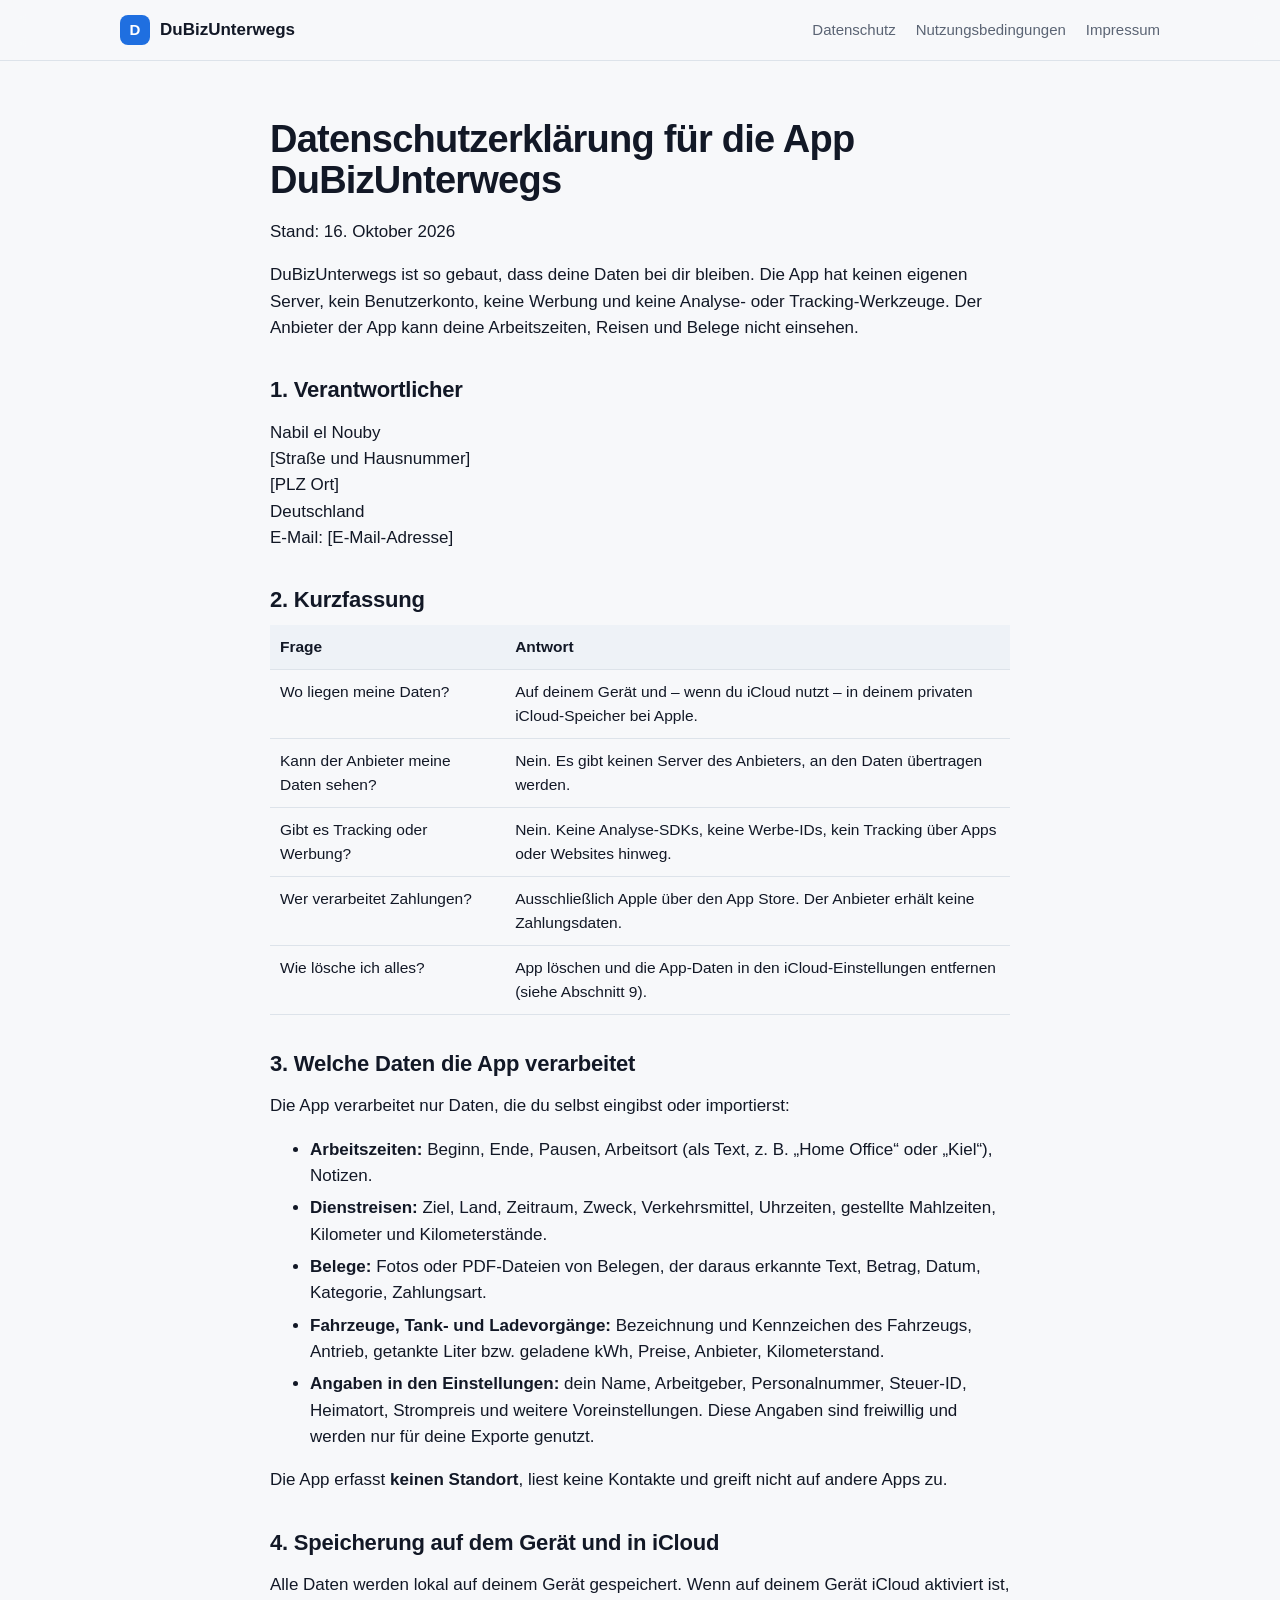
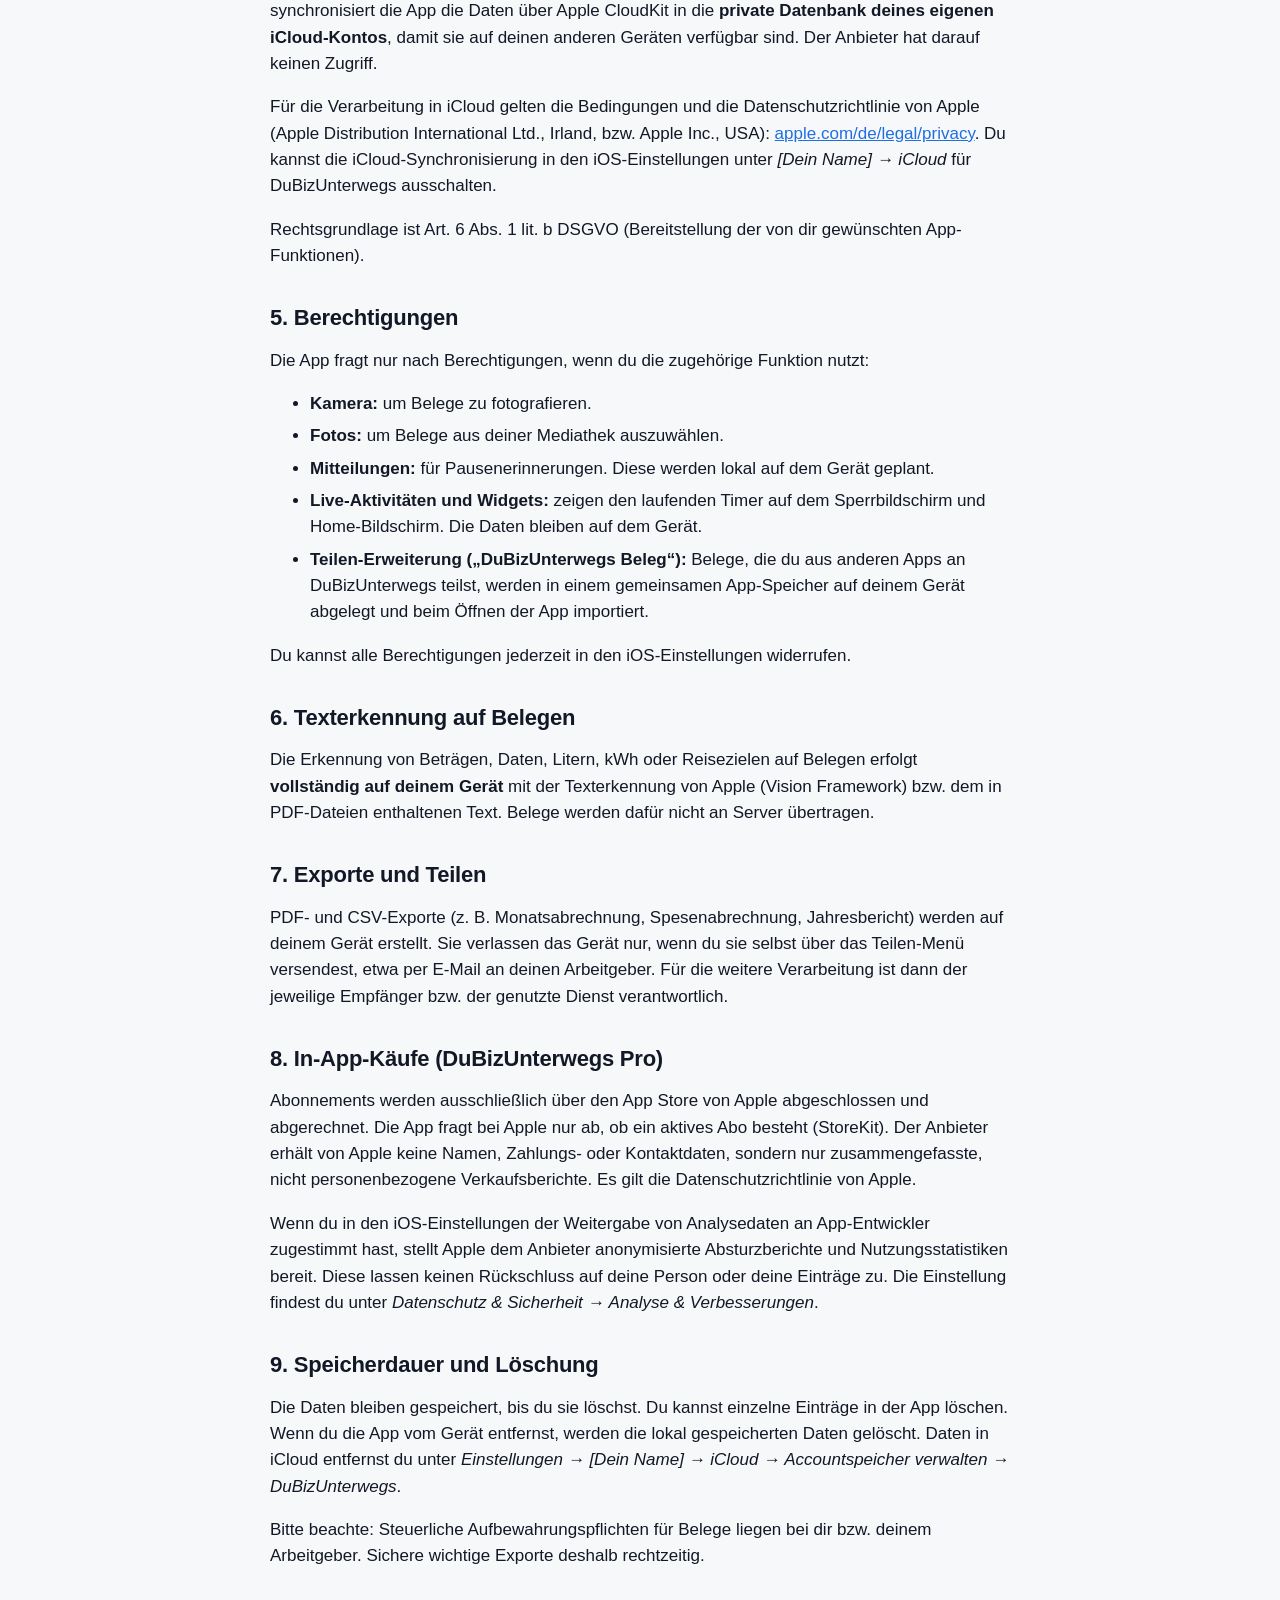
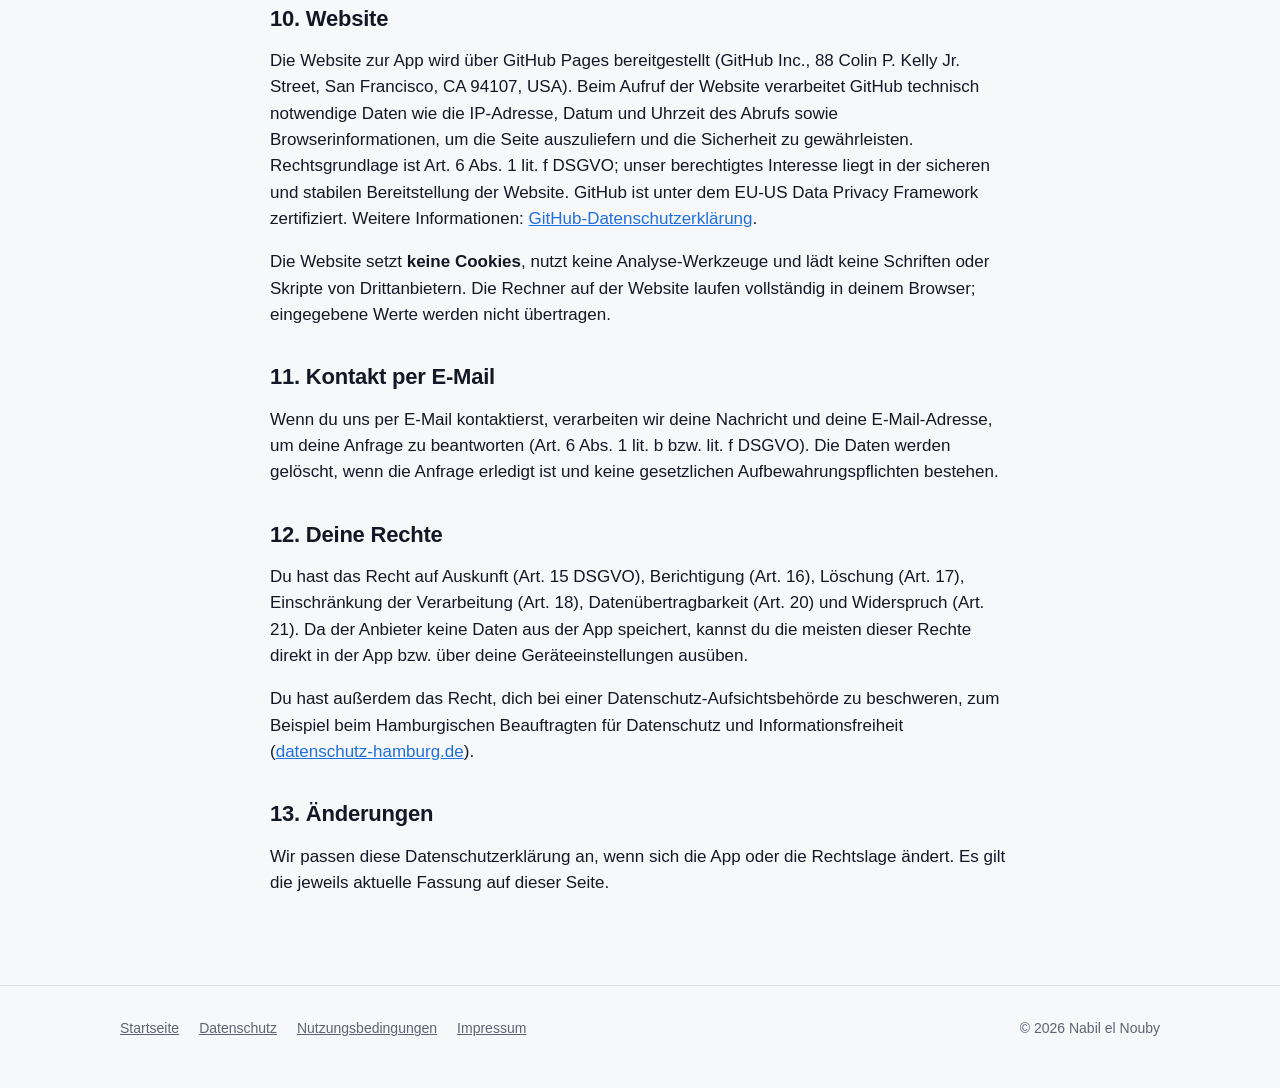
==== datenschutz.html @ 1645663e "Add files via upload" ====
<!doctype html>
<html lang="de">
<head>
<meta charset="utf-8">
<meta name="viewport" content="width=device-width, initial-scale=1">
<title>Datenschutzerklärung – DuBizUnterwegs</title>
<meta name="robots" content="noindex">
<link rel="stylesheet" href="style.css">
</head>
<body>
<header class="site"><div class="wrap"><a class="brand" href="index.html"><span class="logo">D</span> DuBizUnterwegs</a>
<nav class="main"><a href="datenschutz.html">Datenschutz</a><a href="nutzungsbedingungen.html">Nutzungsbedingungen</a><a href="impressum.html">Impressum</a></nav></div></header>
<main class="legal">
<h1>Datenschutzerklärung für die App DuBizUnterwegs</h1>
<p>Stand: 16. Oktober 2026</p>
<p>DuBizUnterwegs ist so gebaut, dass deine Daten bei dir bleiben. Die App hat keinen eigenen Server, kein Benutzerkonto, keine Werbung und keine Analyse- oder Tracking-Werkzeuge. Der Anbieter der App kann deine Arbeitszeiten, Reisen und Belege nicht einsehen.</p>
<h2>1. Verantwortlicher</h2>
<p>Nabil el Nouby<br />
[Straße und Hausnummer]<br />
[PLZ Ort]<br />
Deutschland<br />
E-Mail: [E-Mail-Adresse]</p>
<h2>2. Kurzfassung</h2>
<table>
<thead>
<tr>
<th>Frage</th>
<th>Antwort</th>
</tr>
</thead>
<tbody>
<tr>
<td>Wo liegen meine Daten?</td>
<td>Auf deinem Gerät und – wenn du iCloud nutzt – in deinem privaten iCloud-Speicher bei Apple.</td>
</tr>
<tr>
<td>Kann der Anbieter meine Daten sehen?</td>
<td>Nein. Es gibt keinen Server des Anbieters, an den Daten übertragen werden.</td>
</tr>
<tr>
<td>Gibt es Tracking oder Werbung?</td>
<td>Nein. Keine Analyse-SDKs, keine Werbe-IDs, kein Tracking über Apps oder Websites hinweg.</td>
</tr>
<tr>
<td>Wer verarbeitet Zahlungen?</td>
<td>Ausschließlich Apple über den App Store. Der Anbieter erhält keine Zahlungsdaten.</td>
</tr>
<tr>
<td>Wie lösche ich alles?</td>
<td>App löschen und die App-Daten in den iCloud-Einstellungen entfernen (siehe Abschnitt 9).</td>
</tr>
</tbody>
</table>
<h2>3. Welche Daten die App verarbeitet</h2>
<p>Die App verarbeitet nur Daten, die du selbst eingibst oder importierst:</p>
<ul>
<li><strong>Arbeitszeiten:</strong> Beginn, Ende, Pausen, Arbeitsort (als Text, z. B. „Home Office“ oder „Kiel“), Notizen.</li>
<li><strong>Dienstreisen:</strong> Ziel, Land, Zeitraum, Zweck, Verkehrsmittel, Uhrzeiten, gestellte Mahlzeiten, Kilometer und Kilometerstände.</li>
<li><strong>Belege:</strong> Fotos oder PDF-Dateien von Belegen, der daraus erkannte Text, Betrag, Datum, Kategorie, Zahlungsart.</li>
<li><strong>Fahrzeuge, Tank- und Ladevorgänge:</strong> Bezeichnung und Kennzeichen des Fahrzeugs, Antrieb, getankte Liter bzw. geladene kWh, Preise, Anbieter, Kilometerstand.</li>
<li><strong>Angaben in den Einstellungen:</strong> dein Name, Arbeitgeber, Personalnummer, Steuer-ID, Heimatort, Strompreis und weitere Voreinstellungen. Diese Angaben sind freiwillig und werden nur für deine Exporte genutzt.</li>
</ul>
<p>Die App erfasst <strong>keinen Standort</strong>, liest keine Kontakte und greift nicht auf andere Apps zu.</p>
<h2>4. Speicherung auf dem Gerät und in iCloud</h2>
<p>Alle Daten werden lokal auf deinem Gerät gespeichert. Wenn auf deinem Gerät iCloud aktiviert ist, synchronisiert die App die Daten über Apple CloudKit in die <strong>private Datenbank deines eigenen iCloud-Kontos</strong>, damit sie auf deinen anderen Geräten verfügbar sind. Der Anbieter hat darauf keinen Zugriff.</p>
<p>Für die Verarbeitung in iCloud gelten die Bedingungen und die Datenschutzrichtlinie von Apple (Apple Distribution International Ltd., Irland, bzw. Apple Inc., USA): <a href="https://www.apple.com/de/legal/privacy/">apple.com/de/legal/privacy</a>. Du kannst die iCloud-Synchronisierung in den iOS-Einstellungen unter <em>[Dein Name] → iCloud</em> für DuBizUnterwegs ausschalten.</p>
<p>Rechtsgrundlage ist Art. 6 Abs. 1 lit. b DSGVO (Bereitstellung der von dir gewünschten App-Funktionen).</p>
<h2>5. Berechtigungen</h2>
<p>Die App fragt nur nach Berechtigungen, wenn du die zugehörige Funktion nutzt:</p>
<ul>
<li><strong>Kamera:</strong> um Belege zu fotografieren.</li>
<li><strong>Fotos:</strong> um Belege aus deiner Mediathek auszuwählen.</li>
<li><strong>Mitteilungen:</strong> für Pausenerinnerungen. Diese werden lokal auf dem Gerät geplant.</li>
<li><strong>Live-Aktivitäten und Widgets:</strong> zeigen den laufenden Timer auf dem Sperrbildschirm und Home-Bildschirm. Die Daten bleiben auf dem Gerät.</li>
<li><strong>Teilen-Erweiterung („DuBizUnterwegs Beleg“):</strong> Belege, die du aus anderen Apps an DuBizUnterwegs teilst, werden in einem gemeinsamen App-Speicher auf deinem Gerät abgelegt und beim Öffnen der App importiert.</li>
</ul>
<p>Du kannst alle Berechtigungen jederzeit in den iOS-Einstellungen widerrufen.</p>
<h2>6. Texterkennung auf Belegen</h2>
<p>Die Erkennung von Beträgen, Daten, Litern, kWh oder Reisezielen auf Belegen erfolgt <strong>vollständig auf deinem Gerät</strong> mit der Texterkennung von Apple (Vision Framework) bzw. dem in PDF-Dateien enthaltenen Text. Belege werden dafür nicht an Server übertragen.</p>
<h2>7. Exporte und Teilen</h2>
<p>PDF- und CSV-Exporte (z. B. Monatsabrechnung, Spesenabrechnung, Jahresbericht) werden auf deinem Gerät erstellt. Sie verlassen das Gerät nur, wenn du sie selbst über das Teilen-Menü versendest, etwa per E-Mail an deinen Arbeitgeber. Für die weitere Verarbeitung ist dann der jeweilige Empfänger bzw. der genutzte Dienst verantwortlich.</p>
<h2>8. In-App-Käufe (DuBizUnterwegs Pro)</h2>
<p>Abonnements werden ausschließlich über den App Store von Apple abgeschlossen und abgerechnet. Die App fragt bei Apple nur ab, ob ein aktives Abo besteht (StoreKit). Der Anbieter erhält von Apple keine Namen, Zahlungs- oder Kontaktdaten, sondern nur zusammengefasste, nicht personenbezogene Verkaufsberichte. Es gilt die Datenschutzrichtlinie von Apple.</p>
<p>Wenn du in den iOS-Einstellungen der Weitergabe von Analysedaten an App-Entwickler zugestimmt hast, stellt Apple dem Anbieter anonymisierte Absturzberichte und Nutzungsstatistiken bereit. Diese lassen keinen Rückschluss auf deine Person oder deine Einträge zu. Die Einstellung findest du unter <em>Datenschutz &amp; Sicherheit → Analyse &amp; Verbesserungen</em>.</p>
<h2>9. Speicherdauer und Löschung</h2>
<p>Die Daten bleiben gespeichert, bis du sie löschst. Du kannst einzelne Einträge in der App löschen. Wenn du die App vom Gerät entfernst, werden die lokal gespeicherten Daten gelöscht. Daten in iCloud entfernst du unter <em>Einstellungen → [Dein Name] → iCloud → Accountspeicher verwalten → DuBizUnterwegs</em>.</p>
<p>Bitte beachte: Steuerliche Aufbewahrungspflichten für Belege liegen bei dir bzw. deinem Arbeitgeber. Sichere wichtige Exporte deshalb rechtzeitig.</p>
<h2>10. Website</h2>
<p>Die Website zur App wird über GitHub Pages bereitgestellt (GitHub Inc., 88 Colin P. Kelly Jr. Street, San Francisco, CA 94107, USA). Beim Aufruf der Website verarbeitet GitHub technisch notwendige Daten wie die IP-Adresse, Datum und Uhrzeit des Abrufs sowie Browserinformationen, um die Seite auszuliefern und die Sicherheit zu gewährleisten. Rechtsgrundlage ist Art. 6 Abs. 1 lit. f DSGVO; unser berechtigtes Interesse liegt in der sicheren und stabilen Bereitstellung der Website. GitHub ist unter dem EU-US Data Privacy Framework zertifiziert. Weitere Informationen: <a href="https://docs.github.com/de/site-policy/privacy-policies/github-general-privacy-statement">GitHub-Datenschutzerklärung</a>.</p>
<p>Die Website setzt <strong>keine Cookies</strong>, nutzt keine Analyse-Werkzeuge und lädt keine Schriften oder Skripte von Drittanbietern. Die Rechner auf der Website laufen vollständig in deinem Browser; eingegebene Werte werden nicht übertragen.</p>
<h2>11. Kontakt per E-Mail</h2>
<p>Wenn du uns per E-Mail kontaktierst, verarbeiten wir deine Nachricht und deine E-Mail-Adresse, um deine Anfrage zu beantworten (Art. 6 Abs. 1 lit. b bzw. lit. f DSGVO). Die Daten werden gelöscht, wenn die Anfrage erledigt ist und keine gesetzlichen Aufbewahrungspflichten bestehen.</p>
<h2>12. Deine Rechte</h2>
<p>Du hast das Recht auf Auskunft (Art. 15 DSGVO), Berichtigung (Art. 16), Löschung (Art. 17), Einschränkung der Verarbeitung (Art. 18), Datenübertragbarkeit (Art. 20) und Widerspruch (Art. 21). Da der Anbieter keine Daten aus der App speichert, kannst du die meisten dieser Rechte direkt in der App bzw. über deine Geräteeinstellungen ausüben.</p>
<p>Du hast außerdem das Recht, dich bei einer Datenschutz-Aufsichtsbehörde zu beschweren, zum Beispiel beim Hamburgischen Beauftragten für Datenschutz und Informationsfreiheit (<a href="https://datenschutz-hamburg.de">datenschutz-hamburg.de</a>).</p>
<h2>13. Änderungen</h2>
<p>Wir passen diese Datenschutzerklärung an, wenn sich die App oder die Rechtslage ändert. Es gilt die jeweils aktuelle Fassung auf dieser Seite.</p>
</main>
<footer class="site"><div class="wrap"><nav><a href="index.html">Startseite</a><a href="datenschutz.html">Datenschutz</a><a href="nutzungsbedingungen.html">Nutzungsbedingungen</a><a href="impressum.html">Impressum</a></nav><span class="copy">© 2026 Nabil el Nouby</span></div></footer>
</body>
</html>
---- style.css ----
:root {
  --bg: #f7f8fa;
  --surface: #ffffff;
  --surface-2: #eef2f7;
  --text: #121826;
  --muted: #5b6474;
  --border: #dde3ea;
  --accent: #1f6fe0;
  --accent-ink: #ffffff;
  --accent-soft: #e5efff;
  --good: #1a8a4c;
  --good-soft: #e3f5ea;
  --warn: #b26b00;
  --radius: 16px;
  --shadow: 0 1px 2px rgba(18, 24, 38, .05), 0 8px 24px rgba(18, 24, 38, .06);
}
@media (prefers-color-scheme: dark) {
  :root {
    --bg: #0e1116;
    --surface: #171b22;
    --surface-2: #1f252e;
    --text: #eef1f5;
    --muted: #9aa4b2;
    --border: #2a313c;
    --accent: #5b9bff;
    --accent-ink: #0b1220;
    --accent-soft: #1b2a44;
    --good: #4cc384;
    --good-soft: #15301f;
    --warn: #f0b04d;
    --shadow: none;
  }
}
* { box-sizing: border-box; }
html { -webkit-text-size-adjust: 100%; }
body {
  margin: 0;
  background: var(--bg);
  color: var(--text);
  font: 17px/1.55 -apple-system, BlinkMacSystemFont, "SF Pro Text", "Segoe UI", Roboto, Helvetica, Arial, sans-serif;
}
a { color: var(--accent); }
img { max-width: 100%; }
.wrap { max-width: 1080px; margin: 0 auto; padding: 0 20px; }

/* Header */
header.site {
  position: sticky; top: 0; z-index: 10;
  background: color-mix(in srgb, var(--bg) 85%, transparent);
  backdrop-filter: saturate(1.4) blur(12px);
  border-bottom: 1px solid var(--border);
}
header.site .wrap { display: flex; align-items: center; gap: 24px; height: 60px; }
.brand { display: flex; align-items: center; gap: 10px; font-weight: 700; color: var(--text); text-decoration: none; }
.brand .logo {
  width: 30px; height: 30px; border-radius: 8px; background: var(--accent); color: var(--accent-ink);
  display: grid; place-items: center; font-size: 15px; font-weight: 800;
}
nav.main { margin-left: auto; display: flex; gap: 20px; font-size: 15px; }
nav.main a { color: var(--muted); text-decoration: none; }
nav.main a:hover { color: var(--text); }
@media (max-width: 720px) { nav.main a:not(.cta) { display: none; } }

.btn {
  display: inline-flex; align-items: center; gap: 8px; padding: 12px 20px; border-radius: 12px;
  background: var(--accent); color: var(--accent-ink); font-weight: 600; text-decoration: none; border: 0; cursor: pointer;
  font-size: 16px;
}
.btn.secondary { background: var(--surface); color: var(--text); border: 1px solid var(--border); }
nav.main a.cta { color: var(--accent); font-weight: 600; }

/* Hero */
.hero { padding: 72px 0 48px; }
.hero .wrap { display: grid; grid-template-columns: 1.1fr .9fr; gap: 48px; align-items: center; }
@media (max-width: 880px) { .hero .wrap { grid-template-columns: 1fr; } }
.eyebrow { color: var(--accent); font-weight: 600; font-size: 15px; letter-spacing: .02em; }
h1 { font-size: clamp(34px, 5vw, 52px); line-height: 1.08; margin: 10px 0 18px; letter-spacing: -.02em; }
.lead { font-size: 19px; color: var(--muted); max-width: 34em; }
.hero .actions { display: flex; flex-wrap: wrap; gap: 12px; margin-top: 28px; }
.hero .note { margin-top: 14px; font-size: 14px; color: var(--muted); }

/* Phone mockup */
.phone {
  width: 300px; max-width: 100%; margin: 0 auto; border-radius: 42px; padding: 14px;
  background: var(--surface); border: 1px solid var(--border); box-shadow: var(--shadow);
}
.screen { border-radius: 30px; background: var(--bg); padding: 22px 16px 16px; }
.screen .title { font-size: 26px; font-weight: 800; margin: 0; }
.screen .date { color: var(--muted); font-size: 13px; margin-bottom: 14px; }
.card { background: var(--surface); border: 1px solid var(--border); border-radius: 16px; padding: 14px; margin-bottom: 10px; }
.card.accent { background: var(--accent-soft); border-color: transparent; }
.card .k { font-size: 12px; color: var(--muted); }
.card .big { font-size: 28px; font-weight: 800; letter-spacing: -.02em; }
.card .row { display: flex; justify-content: space-between; font-size: 14px; padding: 3px 0; }
.chips { display: flex; gap: 6px; flex-wrap: wrap; margin-top: 8px; }
.chip { font-size: 11.5px; padding: 3px 9px; border-radius: 999px; background: var(--surface-2); }
.actions-mini { display: flex; justify-content: space-between; padding: 6px 4px 2px; }
.actions-mini span { display: grid; justify-items: center; gap: 4px; font-size: 11.5px; }
.actions-mini i { width: 40px; height: 40px; border-radius: 50%; background: var(--accent-soft); display: grid; place-items: center; font-style: normal; font-weight: 700; color: var(--accent); }

/* Sections */
section { padding: 64px 0; }
section.alt { background: var(--surface); border-top: 1px solid var(--border); border-bottom: 1px solid var(--border); }
h2 { font-size: clamp(26px, 3.4vw, 36px); line-height: 1.15; margin: 0 0 12px; letter-spacing: -.01em; }
.section-lead { color: var(--muted); max-width: 40em; margin: 0 0 32px; }
.grid { display: grid; gap: 18px; grid-template-columns: repeat(3, 1fr); }
@media (max-width: 880px) { .grid { grid-template-columns: 1fr 1fr; } }
@media (max-width: 560px) { .grid { grid-template-columns: 1fr; } }
.feature { background: var(--surface); border: 1px solid var(--border); border-radius: var(--radius); padding: 22px; }
section.alt .feature { background: var(--bg); }
.feature .ic { width: 40px; height: 40px; border-radius: 10px; background: var(--accent-soft); color: var(--accent); display: grid; place-items: center; font-size: 20px; margin-bottom: 12px; }
.feature h3 { margin: 0 0 6px; font-size: 18px; }
.feature p { margin: 0; color: var(--muted); font-size: 15.5px; }

.steps { counter-reset: s; display: grid; gap: 18px; grid-template-columns: repeat(3, 1fr); }
@media (max-width: 880px) { .steps { grid-template-columns: 1fr; } }
.step { position: relative; padding: 22px 22px 22px 70px; background: var(--surface); border: 1px solid var(--border); border-radius: var(--radius); }
.step::before { counter-increment: s; content: counter(s); position: absolute; left: 22px; top: 22px; width: 32px; height: 32px; border-radius: 50%; background: var(--accent); color: var(--accent-ink); display: grid; place-items: center; font-weight: 700; }
.step h3 { margin: 0 0 4px; font-size: 17px; }
.step p { margin: 0; color: var(--muted); font-size: 15.5px; }

/* Calculators */
.calcs { display: grid; gap: 18px; grid-template-columns: 1fr 1fr; }
@media (max-width: 880px) { .calcs { grid-template-columns: 1fr; } }
.calc { background: var(--surface); border: 1px solid var(--border); border-radius: var(--radius); padding: 24px; }
section.alt .calc { background: var(--bg); }
.calc h3 { margin: 0 0 4px; }
.calc .hint { color: var(--muted); font-size: 14px; margin: 0 0 16px; }
.field { display: grid; gap: 6px; margin-bottom: 14px; }
.field label { font-size: 14px; font-weight: 600; }
.field input, .field select {
  font: inherit; padding: 10px 12px; border-radius: 10px; border: 1px solid var(--border); background: var(--surface); color: var(--text); width: 100%;
}
.inline { display: grid; grid-template-columns: repeat(3, 1fr); gap: 10px; }
.toggle { display: flex; gap: 8px; flex-wrap: wrap; }
.toggle label { flex: 1; min-width: 140px; display: flex; align-items: center; gap: 8px; padding: 10px 12px; border: 1px solid var(--border); border-radius: 10px; font-weight: 500; cursor: pointer; }
.result { margin-top: 6px; padding: 16px; border-radius: 12px; background: var(--good-soft); }
.result .big { font-size: 30px; font-weight: 800; color: var(--good); letter-spacing: -.02em; }
.result .breakdown { font-size: 14px; color: var(--muted); margin-top: 4px; }
.warn { color: var(--warn); font-size: 14px; margin-top: 8px; }

/* Pricing */
.pricing { display: grid; gap: 18px; grid-template-columns: 1fr 1fr; max-width: 820px; }
@media (max-width: 720px) { .pricing { grid-template-columns: 1fr; } }
.plan { background: var(--surface); border: 1px solid var(--border); border-radius: var(--radius); padding: 26px; }
.plan.pro { border: 2px solid var(--accent); }
.plan .price { font-size: 34px; font-weight: 800; margin: 6px 0 2px; }
.plan .per { color: var(--muted); font-size: 14px; }
.plan ul { padding-left: 20px; margin: 16px 0 0; }
.plan li { margin: 6px 0; }

/* FAQ */
details { background: var(--surface); border: 1px solid var(--border); border-radius: 12px; padding: 14px 18px; margin-bottom: 10px; }
section.alt details { background: var(--bg); }
summary { cursor: pointer; font-weight: 600; }
details p { color: var(--muted); margin: 10px 0 2px; }

/* Legal pages */
.legal { max-width: 780px; padding: 48px 20px 72px; margin: 0 auto; }
.legal h1 { font-size: clamp(28px, 4vw, 38px); }
.legal h2 { font-size: 22px; margin-top: 36px; }
.legal table { width: 100%; border-collapse: collapse; margin: 12px 0; font-size: 15.5px; }
.legal th, .legal td { text-align: left; vertical-align: top; padding: 10px; border-bottom: 1px solid var(--border); }
.legal th { background: var(--surface-2); }
.legal li { margin: 6px 0; }

/* Footer */
footer.site { border-top: 1px solid var(--border); padding: 32px 0 48px; color: var(--muted); font-size: 14px; }
footer.site .wrap { display: flex; flex-wrap: wrap; gap: 12px 28px; align-items: center; }
footer.site nav { display: flex; gap: 20px; flex-wrap: wrap; }
footer.site a { color: var(--muted); }
footer.site .copy { margin-left: auto; }

[hidden] { display: none !important; }
.field input[type=radio], .field input[type=checkbox] { width: auto; padding: 0; margin: 0; accent-color: var(--accent); flex: none; }
.toggle label { justify-content: flex-start; text-align: left; line-height: 1.3; }
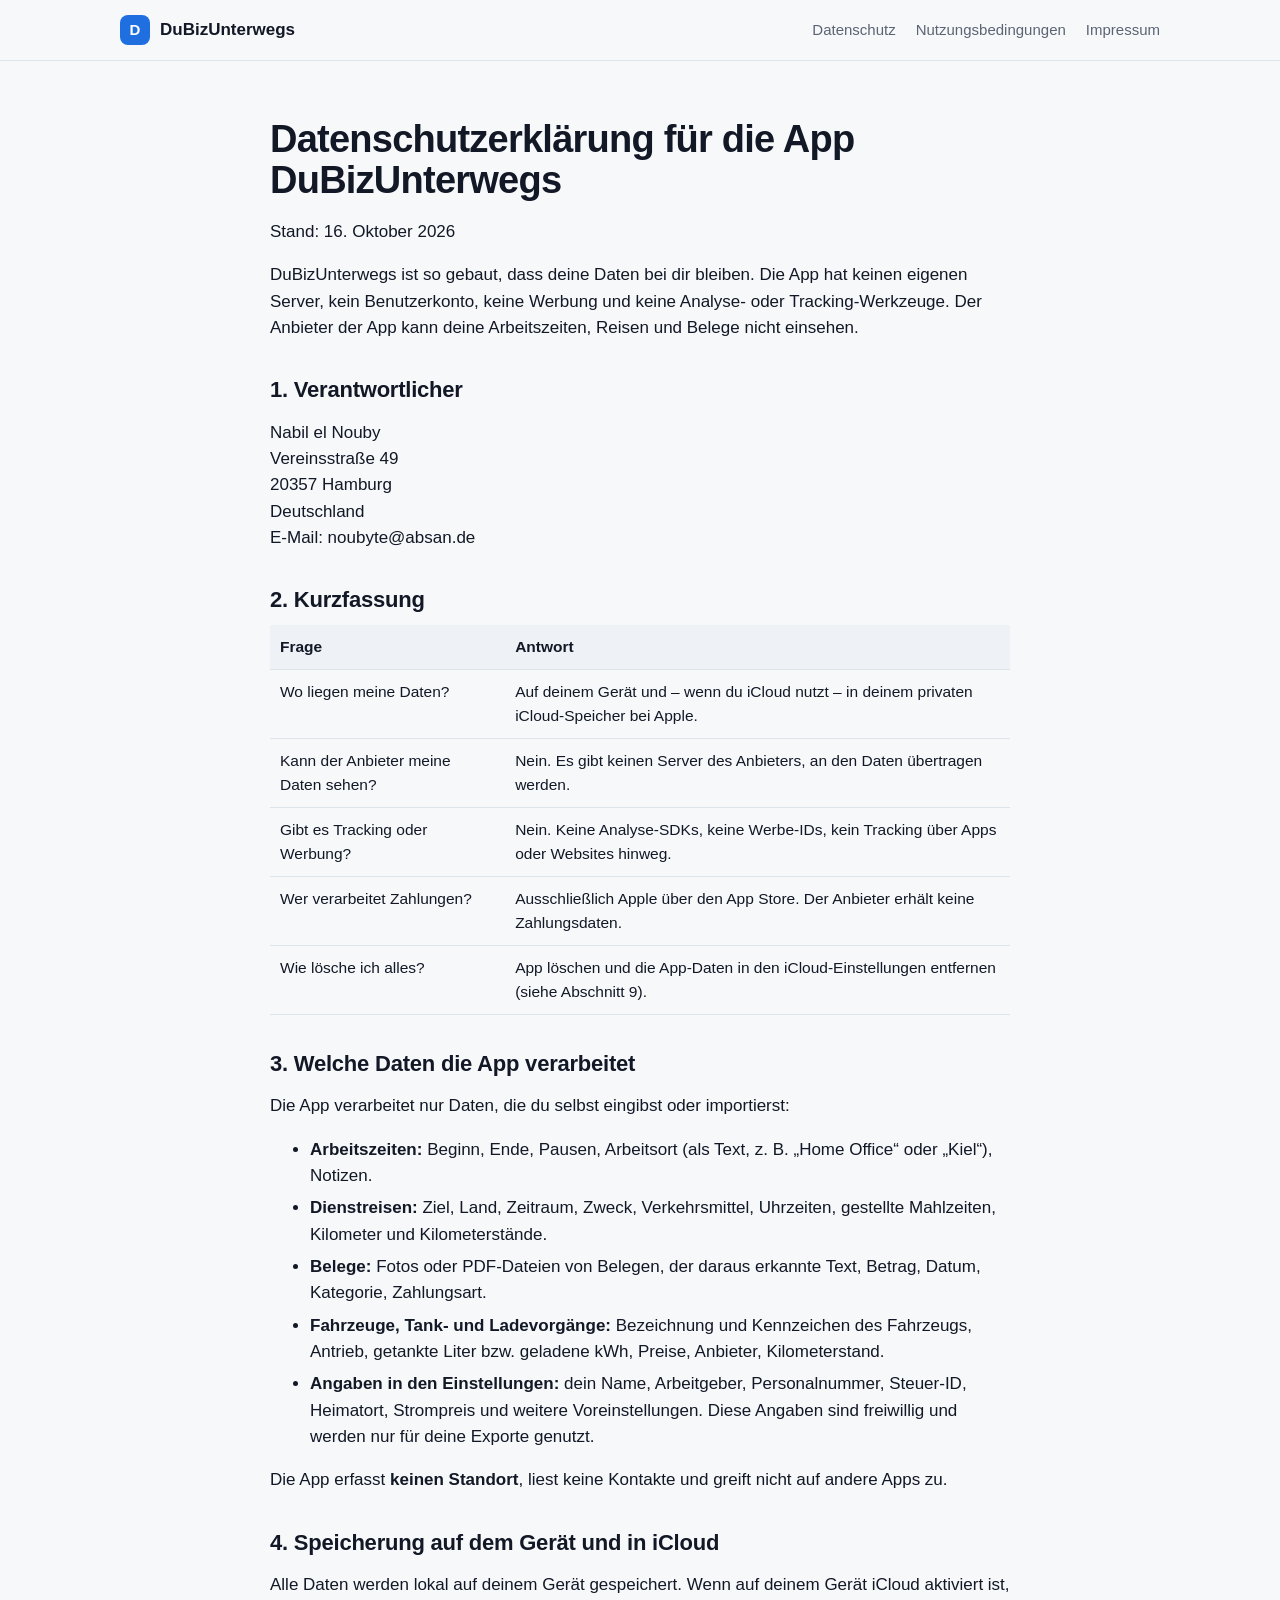
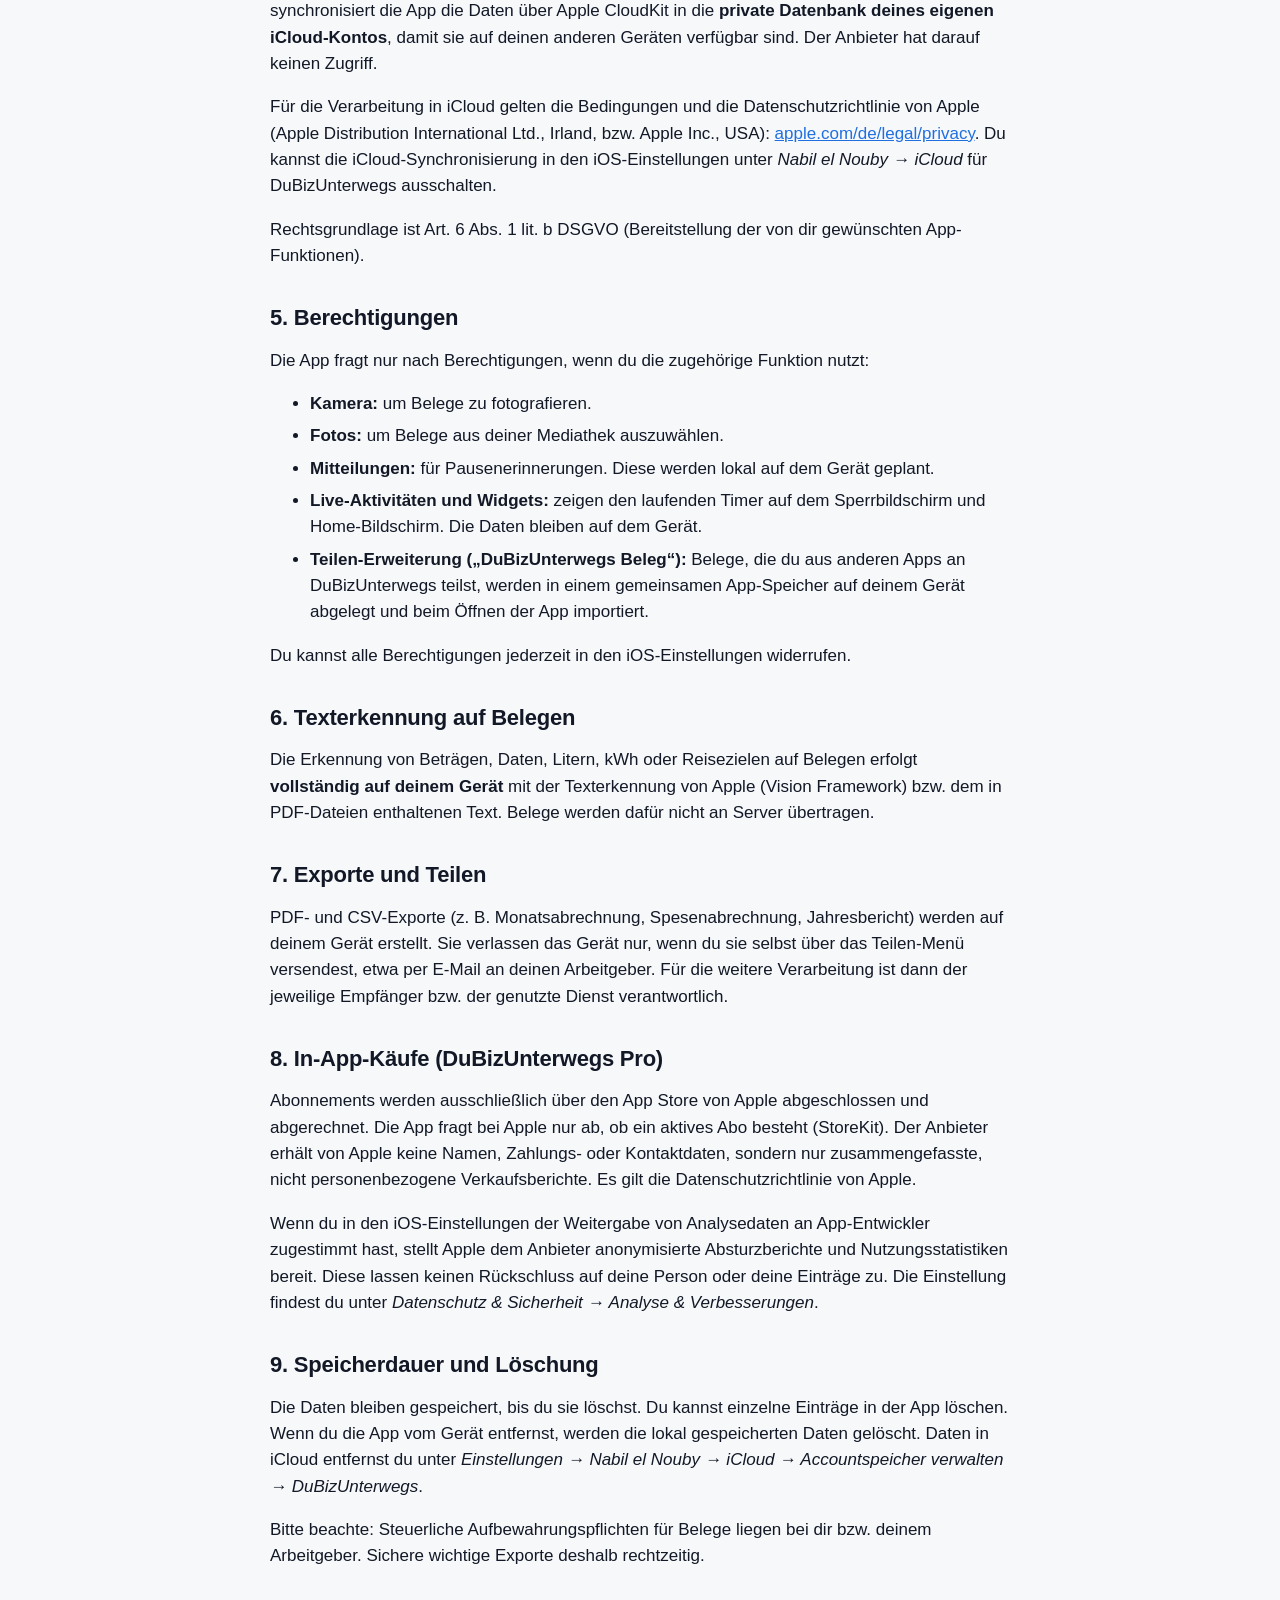
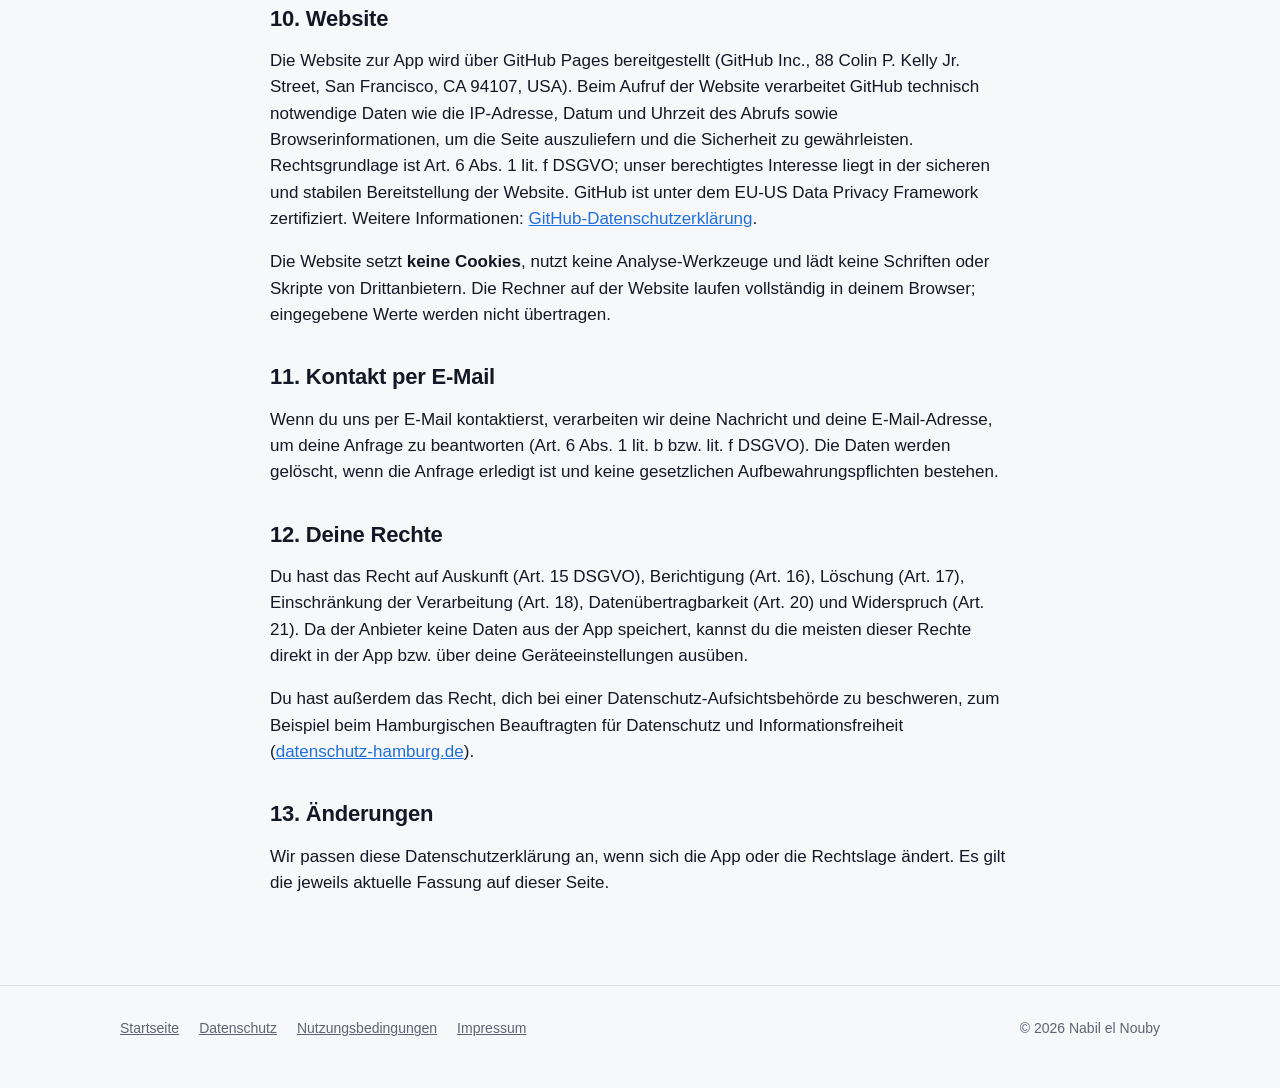
==== commit 44eccb41: "Update datenschutz.html" ====
--- a/datenschutz.html
+++ b/datenschutz.html
@@ -16,10 +16,10 @@
 <p>DuBizUnterwegs ist so gebaut, dass deine Daten bei dir bleiben. Die App hat keinen eigenen Server, kein Benutzerkonto, keine Werbung und keine Analyse- oder Tracking-Werkzeuge. Der Anbieter der App kann deine Arbeitszeiten, Reisen und Belege nicht einsehen.</p>
 <h2>1. Verantwortlicher</h2>
 <p>Nabil el Nouby<br />
-[Straße und Hausnummer]<br />
-[PLZ Ort]<br />
+Vereinsstraße 49<br />
+20357 Hamburg<br />
 Deutschland<br />
-E-Mail: [E-Mail-Adresse]</p>
+E-Mail: noubyte@absan.de</p>
 <h2>2. Kurzfassung</h2>
 <table>
 <thead>
@@ -63,7 +63,7 @@
 <p>Die App erfasst <strong>keinen Standort</strong>, liest keine Kontakte und greift nicht auf andere Apps zu.</p>
 <h2>4. Speicherung auf dem Gerät und in iCloud</h2>
 <p>Alle Daten werden lokal auf deinem Gerät gespeichert. Wenn auf deinem Gerät iCloud aktiviert ist, synchronisiert die App die Daten über Apple CloudKit in die <strong>private Datenbank deines eigenen iCloud-Kontos</strong>, damit sie auf deinen anderen Geräten verfügbar sind. Der Anbieter hat darauf keinen Zugriff.</p>
-<p>Für die Verarbeitung in iCloud gelten die Bedingungen und die Datenschutzrichtlinie von Apple (Apple Distribution International Ltd., Irland, bzw. Apple Inc., USA): <a href="https://www.apple.com/de/legal/privacy/">apple.com/de/legal/privacy</a>. Du kannst die iCloud-Synchronisierung in den iOS-Einstellungen unter <em>[Dein Name] → iCloud</em> für DuBizUnterwegs ausschalten.</p>
+<p>Für die Verarbeitung in iCloud gelten die Bedingungen und die Datenschutzrichtlinie von Apple (Apple Distribution International Ltd., Irland, bzw. Apple Inc., USA): <a href="https://www.apple.com/de/legal/privacy/">apple.com/de/legal/privacy</a>. Du kannst die iCloud-Synchronisierung in den iOS-Einstellungen unter <em>Nabil el Nouby → iCloud</em> für DuBizUnterwegs ausschalten.</p>
 <p>Rechtsgrundlage ist Art. 6 Abs. 1 lit. b DSGVO (Bereitstellung der von dir gewünschten App-Funktionen).</p>
 <h2>5. Berechtigungen</h2>
 <p>Die App fragt nur nach Berechtigungen, wenn du die zugehörige Funktion nutzt:</p>
@@ -83,7 +83,7 @@
 <p>Abonnements werden ausschließlich über den App Store von Apple abgeschlossen und abgerechnet. Die App fragt bei Apple nur ab, ob ein aktives Abo besteht (StoreKit). Der Anbieter erhält von Apple keine Namen, Zahlungs- oder Kontaktdaten, sondern nur zusammengefasste, nicht personenbezogene Verkaufsberichte. Es gilt die Datenschutzrichtlinie von Apple.</p>
 <p>Wenn du in den iOS-Einstellungen der Weitergabe von Analysedaten an App-Entwickler zugestimmt hast, stellt Apple dem Anbieter anonymisierte Absturzberichte und Nutzungsstatistiken bereit. Diese lassen keinen Rückschluss auf deine Person oder deine Einträge zu. Die Einstellung findest du unter <em>Datenschutz &amp; Sicherheit → Analyse &amp; Verbesserungen</em>.</p>
 <h2>9. Speicherdauer und Löschung</h2>
-<p>Die Daten bleiben gespeichert, bis du sie löschst. Du kannst einzelne Einträge in der App löschen. Wenn du die App vom Gerät entfernst, werden die lokal gespeicherten Daten gelöscht. Daten in iCloud entfernst du unter <em>Einstellungen → [Dein Name] → iCloud → Accountspeicher verwalten → DuBizUnterwegs</em>.</p>
+<p>Die Daten bleiben gespeichert, bis du sie löschst. Du kannst einzelne Einträge in der App löschen. Wenn du die App vom Gerät entfernst, werden die lokal gespeicherten Daten gelöscht. Daten in iCloud entfernst du unter <em>Einstellungen → Nabil el Nouby → iCloud → Accountspeicher verwalten → DuBizUnterwegs</em>.</p>
 <p>Bitte beachte: Steuerliche Aufbewahrungspflichten für Belege liegen bei dir bzw. deinem Arbeitgeber. Sichere wichtige Exporte deshalb rechtzeitig.</p>
 <h2>10. Website</h2>
 <p>Die Website zur App wird über GitHub Pages bereitgestellt (GitHub Inc., 88 Colin P. Kelly Jr. Street, San Francisco, CA 94107, USA). Beim Aufruf der Website verarbeitet GitHub technisch notwendige Daten wie die IP-Adresse, Datum und Uhrzeit des Abrufs sowie Browserinformationen, um die Seite auszuliefern und die Sicherheit zu gewährleisten. Rechtsgrundlage ist Art. 6 Abs. 1 lit. f DSGVO; unser berechtigtes Interesse liegt in der sicheren und stabilen Bereitstellung der Website. GitHub ist unter dem EU-US Data Privacy Framework zertifiziert. Weitere Informationen: <a href="https://docs.github.com/de/site-policy/privacy-policies/github-general-privacy-statement">GitHub-Datenschutzerklärung</a>.</p>
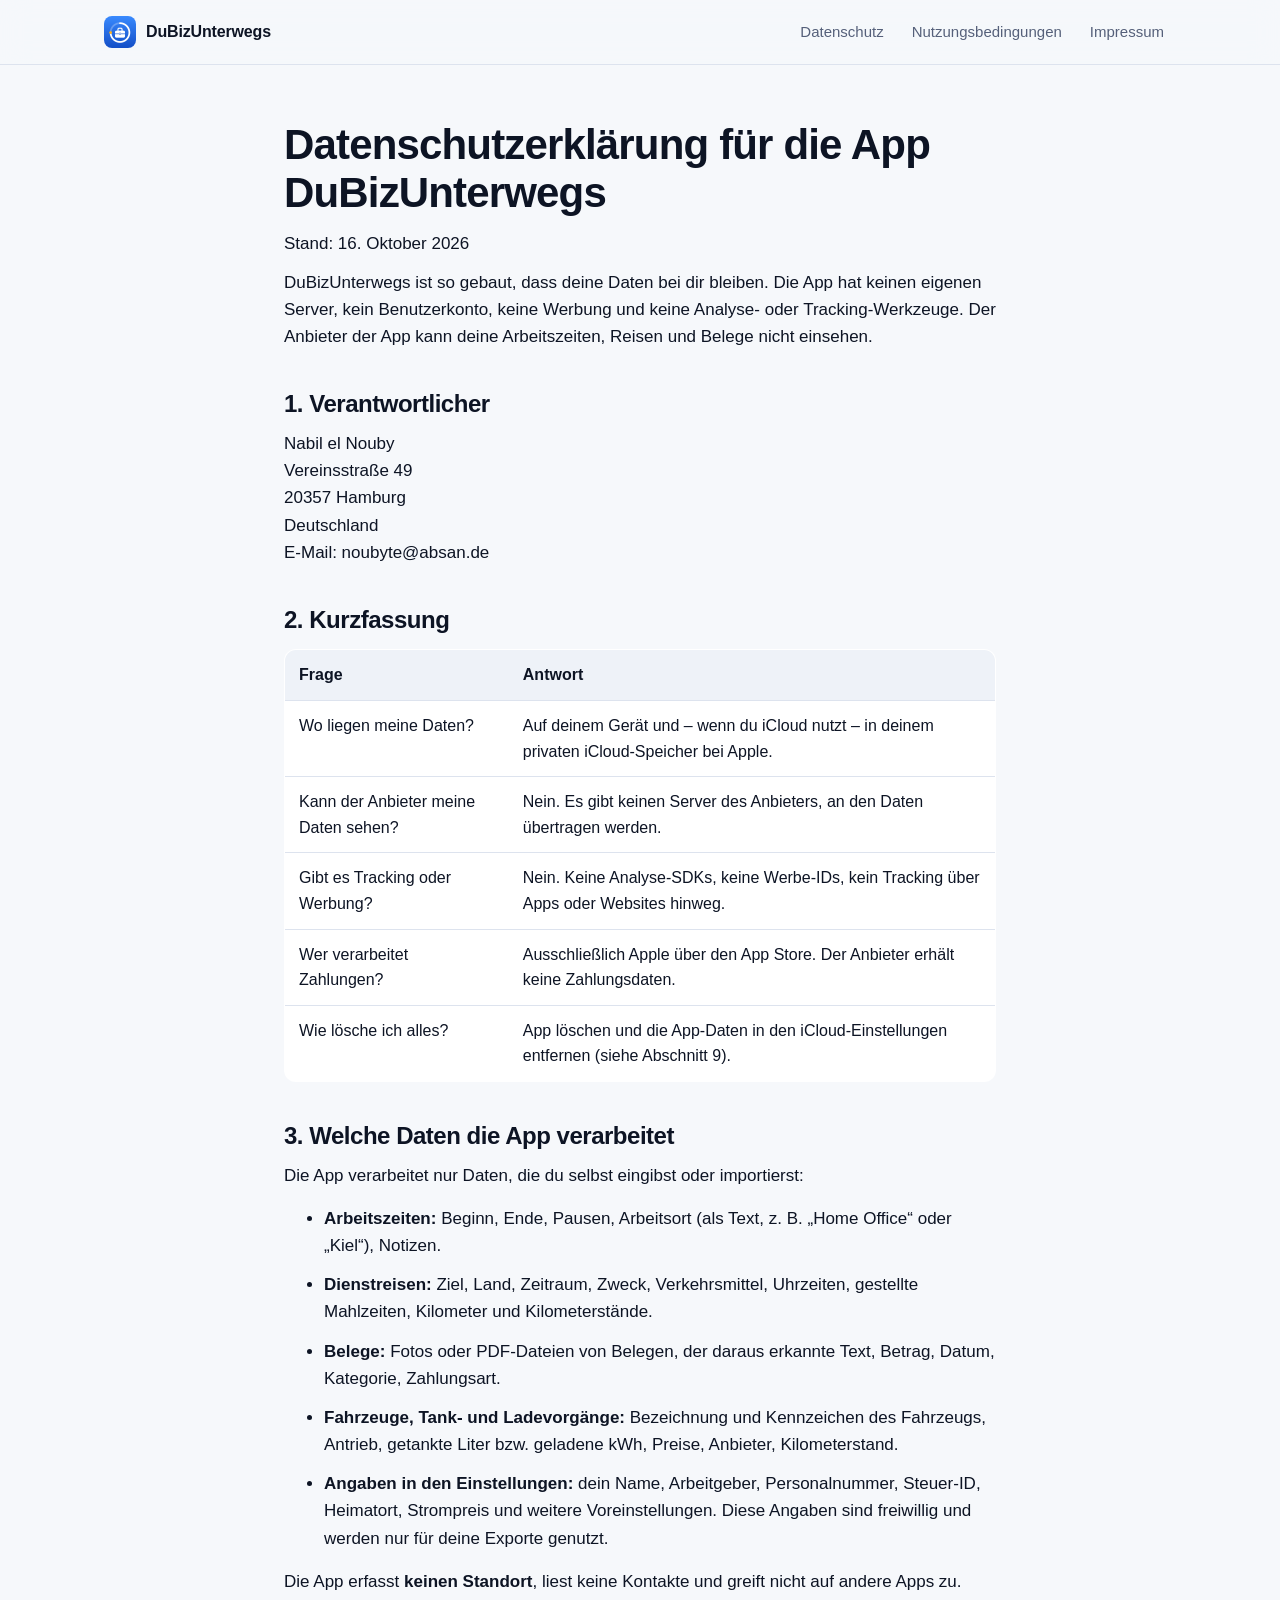
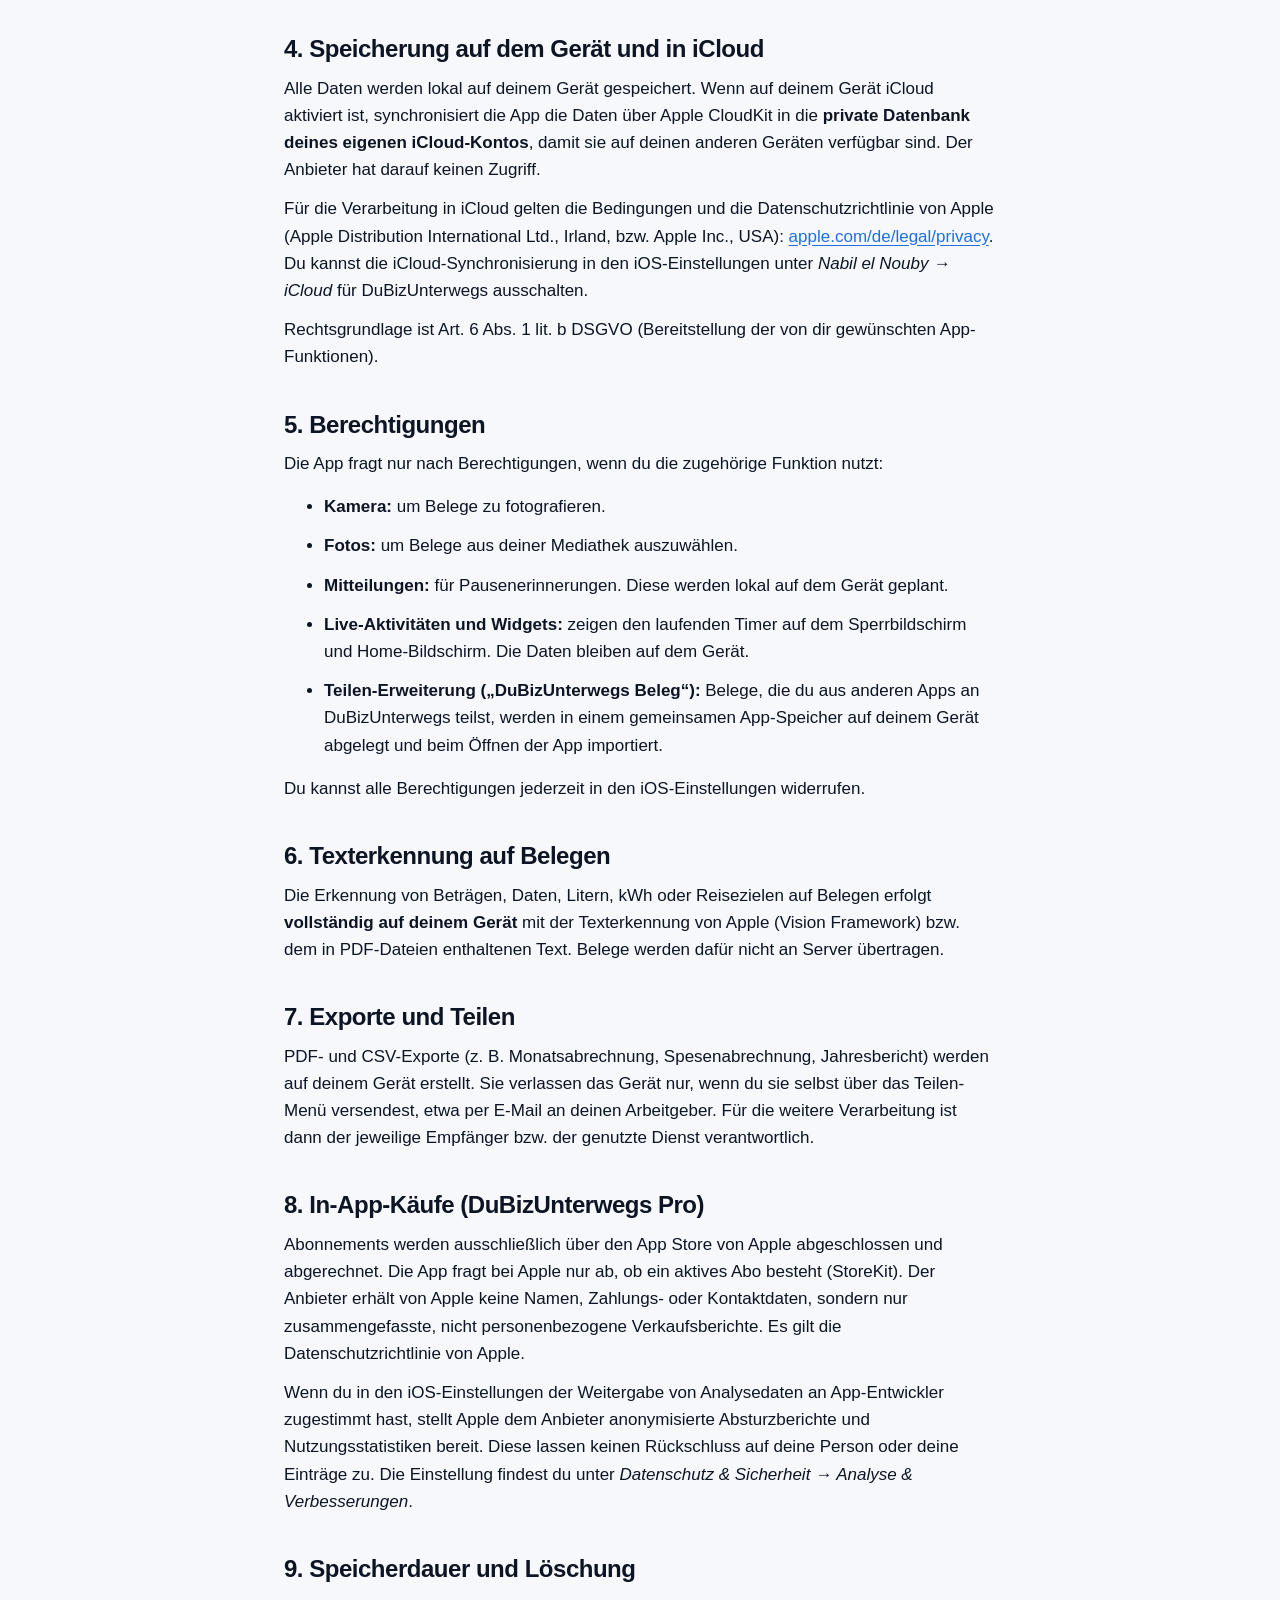
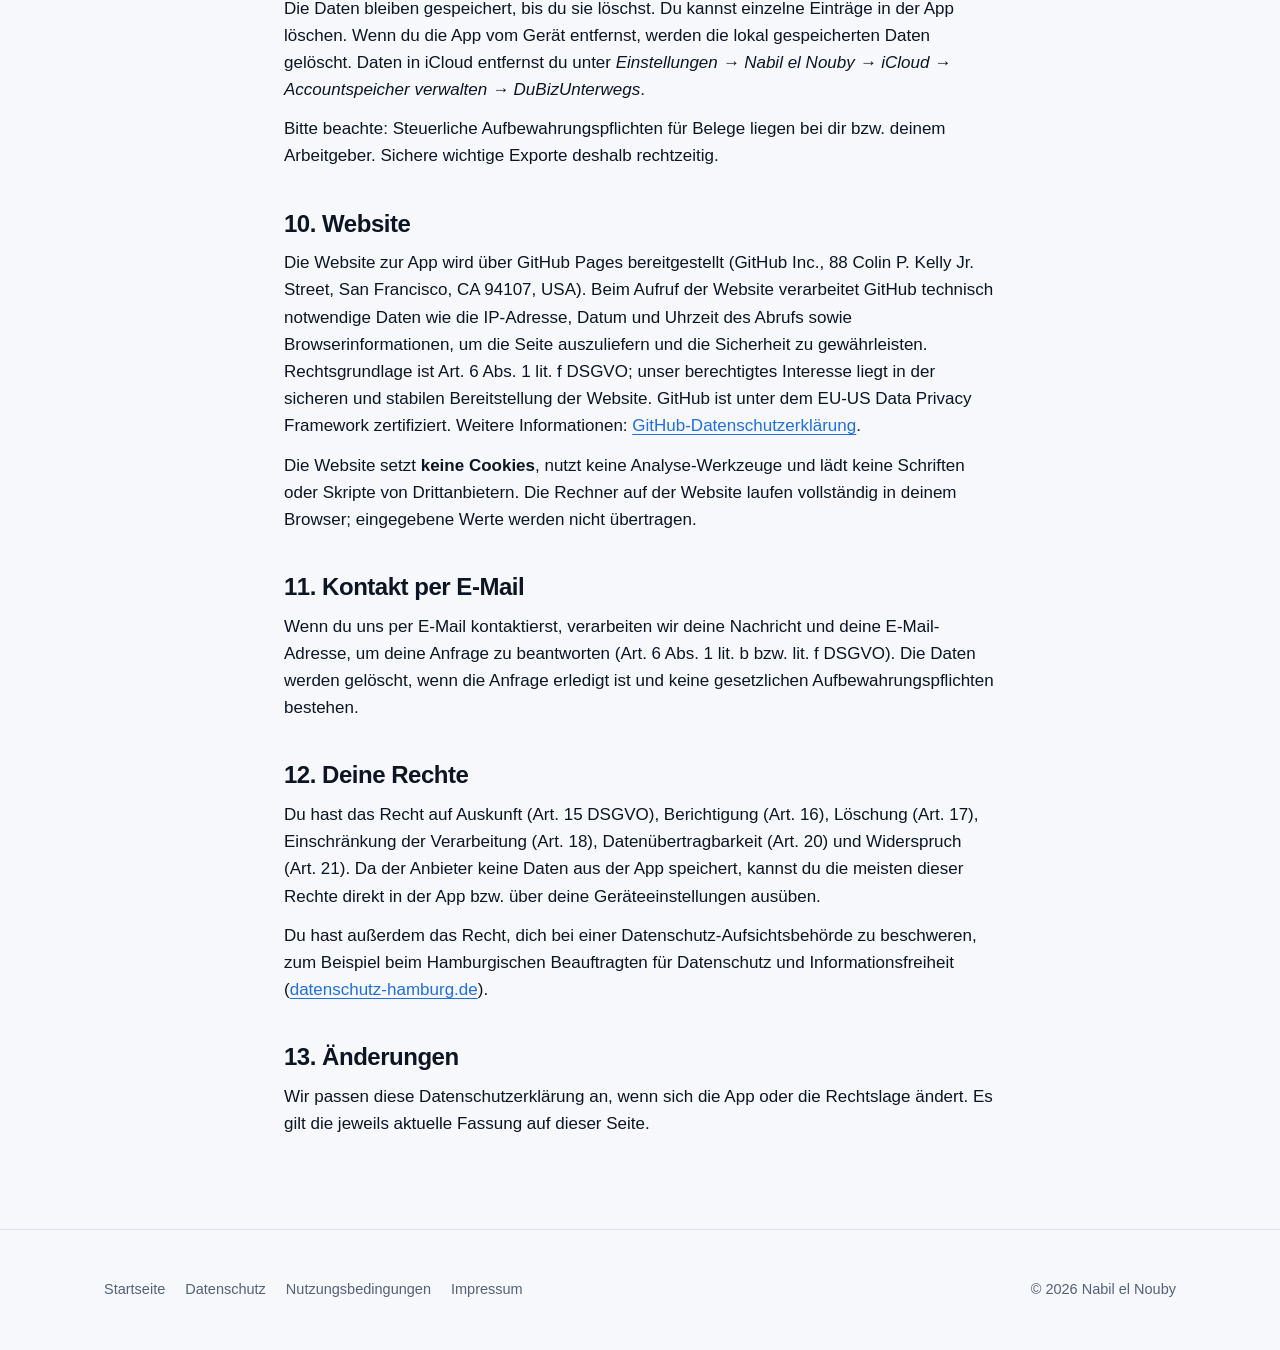
==== commit 7b2933e2: "Website-Redesign: neues Designsystem, Launch-Erinnerung" ====
--- a/datenschutz.html
+++ b/datenschutz.html
@@ -5,10 +5,17 @@
 <meta name="viewport" content="width=device-width, initial-scale=1">
 <title>Datenschutzerklärung – DuBizUnterwegs</title>
 <meta name="robots" content="noindex">
+<meta property="og:site_name" content="DuBizUnterwegs">
+<meta property="og:locale" content="de_DE">
+<meta name="twitter:card" content="summary_large_image">
+<meta name="theme-color" content="#0b1220">
+<link rel="icon" href="img/icon.png">
+<link rel="apple-touch-icon" href="img/icon.png">
+<link rel="canonical" href="https://dubizunterwegs.de/datenschutz.html">
 <link rel="stylesheet" href="style.css">
 </head>
 <body>
-<header class="site"><div class="wrap"><a class="brand" href="index.html"><span class="logo">D</span> DuBizUnterwegs</a>
+<header class="site"><div class="wrap"><a class="brand" href="/"><img src="img/icon.png" width="32" height="32" alt=""> DuBizUnterwegs</a>
 <nav class="main"><a href="datenschutz.html">Datenschutz</a><a href="nutzungsbedingungen.html">Nutzungsbedingungen</a><a href="impressum.html">Impressum</a></nav></div></header>
 <main class="legal">
 <h1>Datenschutzerklärung für die App DuBizUnterwegs</h1>
--- a/style.css
+++ b/style.css
@@ -1,176 +1,224 @@
-:root {
-  --bg: #f7f8fa;
-  --surface: #ffffff;
-  --surface-2: #eef2f7;
-  --text: #121826;
-  --muted: #5b6474;
-  --border: #dde3ea;
-  --accent: #1f6fe0;
-  --accent-ink: #ffffff;
-  --accent-soft: #e5efff;
-  --good: #1a8a4c;
-  --good-soft: #e3f5ea;
-  --warn: #b26b00;
-  --radius: 16px;
-  --shadow: 0 1px 2px rgba(18, 24, 38, .05), 0 8px 24px rgba(18, 24, 38, .06);
+/* DuBizUnterwegs – Designsystem
+   Raster: 8 px · Breite: 1120 px · Typo-Skala: 14/16/18/22/28/40/56 */
+:root{
+  --bg:#f6f8fb; --surface:#ffffff; --surface-2:#eef2f8; --text:#0d1424; --muted:#55607a;
+  --border:#dde3ee; --accent:#1f6fe0; --accent-hover:#1a5fc4; --accent-ink:#fff; --accent-soft:#e6efff;
+  --good:#118a52; --good-soft:#e5f6ec; --warn:#a35b00;
+  --ink-band:#0b1220; --ink-band-2:#121c31; --on-ink:#e8edf5; --on-ink-muted:#a9b4c6;
+  --radius:16px; --radius-lg:24px; --shadow:0 1px 2px rgba(13,20,36,.06),0 8px 24px rgba(13,20,36,.06);
+  --focus:0 0 0 3px #fff,0 0 0 5px var(--accent);
+  --wrap:1120px; --gutter:24px; --section:96px;
+  color-scheme:light dark;
 }
-@media (prefers-color-scheme: dark) {
-  :root {
-    --bg: #0e1116;
-    --surface: #171b22;
-    --surface-2: #1f252e;
-    --text: #eef1f5;
-    --muted: #9aa4b2;
-    --border: #2a313c;
-    --accent: #5b9bff;
-    --accent-ink: #0b1220;
-    --accent-soft: #1b2a44;
-    --good: #4cc384;
-    --good-soft: #15301f;
-    --warn: #f0b04d;
-    --shadow: none;
-  }
-}
-* { box-sizing: border-box; }
-html { -webkit-text-size-adjust: 100%; }
-body {
-  margin: 0;
-  background: var(--bg);
-  color: var(--text);
-  font: 17px/1.55 -apple-system, BlinkMacSystemFont, "SF Pro Text", "Segoe UI", Roboto, Helvetica, Arial, sans-serif;
-}
-a { color: var(--accent); }
-img { max-width: 100%; }
-.wrap { max-width: 1080px; margin: 0 auto; padding: 0 20px; }
+@media (prefers-color-scheme:dark){:root{
+  --bg:#0e131d; --surface:#151c2a; --surface-2:#1b2435; --text:#eef2f8; --muted:#9ba7bc;
+  --border:#263146; --accent:#5b9bff; --accent-hover:#7aaeff; --accent-ink:#0b1220; --accent-soft:#18284a;
+  --good:#3ccf8e; --good-soft:#123326; --warn:#f0b35a;
+  --ink-band:#0a0f1a; --ink-band-2:#111a2c;
+  --shadow:0 1px 2px rgba(0,0,0,.4),0 8px 24px rgba(0,0,0,.3);
+  --focus:0 0 0 3px var(--bg),0 0 0 5px var(--accent);
+}}
+*,*::before,*::after{box-sizing:border-box}
+html{scroll-behavior:smooth;-webkit-text-size-adjust:100%}
+@media (prefers-reduced-motion:reduce){html{scroll-behavior:auto}*{transition:none!important;animation:none!important}}
+body{margin:0;background:var(--bg);color:var(--text);font:16px/1.6 -apple-system,BlinkMacSystemFont,"SF Pro Text","Inter","Segoe UI",Roboto,sans-serif;-webkit-font-smoothing:antialiased}
+img,video,svg{display:block;max-width:100%}
+a{color:var(--accent);text-underline-offset:3px}
+a:hover{color:var(--accent-hover)}
+:focus-visible{outline:none;box-shadow:var(--focus);border-radius:8px}
+h1,h2,h3{line-height:1.15;letter-spacing:-.02em;margin:0}
+h1{font-size:clamp(36px,5.4vw,56px);font-weight:800}
+h2{font-size:clamp(28px,3.6vw,40px);font-weight:750}
+h3{font-size:18px;font-weight:650;letter-spacing:-.01em}
+p{margin:0}
+.wrap{max-width:var(--wrap);margin:0 auto;padding:0 var(--gutter)}
+.skip{position:absolute;left:-999px;top:8px;background:var(--surface);padding:8px 16px;border-radius:8px;z-index:100}
+.skip:focus{left:16px}
+.icon{width:24px;height:24px;flex:none;stroke:currentColor;fill:none;stroke-width:1.75;stroke-linecap:round;stroke-linejoin:round}
+
+/* Buttons – Mindesthöhe 48 px (Fitts) */
+.btn{display:inline-flex;align-items:center;justify-content:center;gap:8px;min-height:48px;padding:0 22px;border-radius:12px;border:1px solid transparent;background:var(--accent);color:var(--accent-ink);font-weight:650;font-size:16px;text-decoration:none;cursor:pointer;transition:background .15s,transform .15s,box-shadow .15s}
+.btn:hover{background:var(--accent-hover);color:var(--accent-ink);transform:translateY(-1px)}
+.btn:active{transform:translateY(0)}
+.btn.secondary{background:var(--surface);color:var(--text);border-color:var(--border)}
+.btn.secondary:hover{background:var(--surface-2);color:var(--text)}
+.btn .icon{width:20px;height:20px}
+.soon{cursor:default;opacity:.85}
 
 /* Header */
-header.site {
-  position: sticky; top: 0; z-index: 10;
-  background: color-mix(in srgb, var(--bg) 85%, transparent);
-  backdrop-filter: saturate(1.4) blur(12px);
-  border-bottom: 1px solid var(--border);
-}
-header.site .wrap { display: flex; align-items: center; gap: 24px; height: 60px; }
-.brand { display: flex; align-items: center; gap: 10px; font-weight: 700; color: var(--text); text-decoration: none; }
-.brand .logo {
-  width: 30px; height: 30px; border-radius: 8px; background: var(--accent); color: var(--accent-ink);
-  display: grid; place-items: center; font-size: 15px; font-weight: 800;
-}
-nav.main { margin-left: auto; display: flex; gap: 20px; font-size: 15px; }
-nav.main a { color: var(--muted); text-decoration: none; }
-nav.main a:hover { color: var(--text); }
-@media (max-width: 720px) { nav.main a:not(.cta) { display: none; } }
-
-.btn {
-  display: inline-flex; align-items: center; gap: 8px; padding: 12px 20px; border-radius: 12px;
-  background: var(--accent); color: var(--accent-ink); font-weight: 600; text-decoration: none; border: 0; cursor: pointer;
-  font-size: 16px;
-}
-.btn.secondary { background: var(--surface); color: var(--text); border: 1px solid var(--border); }
-nav.main a.cta { color: var(--accent); font-weight: 600; }
+header.site{position:sticky;top:0;z-index:50;background:color-mix(in srgb,var(--bg) 82%,transparent);backdrop-filter:saturate(1.6) blur(14px);-webkit-backdrop-filter:saturate(1.6) blur(14px);border-bottom:1px solid var(--border)}
+header.site .wrap{display:flex;align-items:center;gap:24px;height:64px}
+.brand{display:flex;align-items:center;gap:10px;font-weight:750;color:var(--text);text-decoration:none;letter-spacing:-.01em}
+.brand img,.brand .logo{width:32px;height:32px;border-radius:8px}
+.brand .logo{display:grid;place-items:center;background:var(--accent);color:var(--accent-ink);font-size:16px}
+nav.main{margin-left:auto;display:flex;align-items:center;gap:4px;font-size:15px}
+nav.main a{color:var(--muted);text-decoration:none;padding:8px 12px;border-radius:8px}
+nav.main a:hover,nav.main a[aria-current="true"]{color:var(--text);background:var(--surface-2)}
+nav.main a.cta{margin-left:8px;background:var(--accent);color:var(--accent-ink);font-weight:650;padding:8px 16px}
+nav.main a.cta:hover{background:var(--accent-hover)}
+@media (max-width:760px){nav.main a:not(.cta){display:none}}
+
+/* Sections */
+section{padding:var(--section) 0;scroll-margin-top:64px}
+.section-head{max-width:680px;margin-bottom:48px}
+.section-head.center{margin-left:auto;margin-right:auto;text-align:center}
+.eyebrow{display:inline-block;color:var(--accent);font-weight:700;font-size:14px;letter-spacing:.04em;text-transform:uppercase;margin-bottom:12px}
+.section-head p{margin-top:16px;font-size:18px;color:var(--muted)}
+.section-head p.eyebrow{margin:0 0 12px;font-size:14px;color:var(--accent)}
+.band{background:var(--surface)}
+@media (max-width:760px){:root{--section:64px;--gutter:16px}}
 
 /* Hero */
-.hero { padding: 72px 0 48px; }
-.hero .wrap { display: grid; grid-template-columns: 1.1fr .9fr; gap: 48px; align-items: center; }
-@media (max-width: 880px) { .hero .wrap { grid-template-columns: 1fr; } }
-.eyebrow { color: var(--accent); font-weight: 600; font-size: 15px; letter-spacing: .02em; }
-h1 { font-size: clamp(34px, 5vw, 52px); line-height: 1.08; margin: 10px 0 18px; letter-spacing: -.02em; }
-.lead { font-size: 19px; color: var(--muted); max-width: 34em; }
-.hero .actions { display: flex; flex-wrap: wrap; gap: 12px; margin-top: 28px; }
-.hero .note { margin-top: 14px; font-size: 14px; color: var(--muted); }
-
-/* Phone mockup */
-.phone {
-  width: 300px; max-width: 100%; margin: 0 auto; border-radius: 42px; padding: 14px;
-  background: var(--surface); border: 1px solid var(--border); box-shadow: var(--shadow);
-}
-.screen { border-radius: 30px; background: var(--bg); padding: 22px 16px 16px; }
-.screen .title { font-size: 26px; font-weight: 800; margin: 0; }
-.screen .date { color: var(--muted); font-size: 13px; margin-bottom: 14px; }
-.card { background: var(--surface); border: 1px solid var(--border); border-radius: 16px; padding: 14px; margin-bottom: 10px; }
-.card.accent { background: var(--accent-soft); border-color: transparent; }
-.card .k { font-size: 12px; color: var(--muted); }
-.card .big { font-size: 28px; font-weight: 800; letter-spacing: -.02em; }
-.card .row { display: flex; justify-content: space-between; font-size: 14px; padding: 3px 0; }
-.chips { display: flex; gap: 6px; flex-wrap: wrap; margin-top: 8px; }
-.chip { font-size: 11.5px; padding: 3px 9px; border-radius: 999px; background: var(--surface-2); }
-.actions-mini { display: flex; justify-content: space-between; padding: 6px 4px 2px; }
-.actions-mini span { display: grid; justify-items: center; gap: 4px; font-size: 11.5px; }
-.actions-mini i { width: 40px; height: 40px; border-radius: 50%; background: var(--accent-soft); display: grid; place-items: center; font-style: normal; font-weight: 700; color: var(--accent); }
-
-/* Sections */
-section { padding: 64px 0; }
-section.alt { background: var(--surface); border-top: 1px solid var(--border); border-bottom: 1px solid var(--border); }
-h2 { font-size: clamp(26px, 3.4vw, 36px); line-height: 1.15; margin: 0 0 12px; letter-spacing: -.01em; }
-.section-lead { color: var(--muted); max-width: 40em; margin: 0 0 32px; }
-.grid { display: grid; gap: 18px; grid-template-columns: repeat(3, 1fr); }
-@media (max-width: 880px) { .grid { grid-template-columns: 1fr 1fr; } }
-@media (max-width: 560px) { .grid { grid-template-columns: 1fr; } }
-.feature { background: var(--surface); border: 1px solid var(--border); border-radius: var(--radius); padding: 22px; }
-section.alt .feature { background: var(--bg); }
-.feature .ic { width: 40px; height: 40px; border-radius: 10px; background: var(--accent-soft); color: var(--accent); display: grid; place-items: center; font-size: 20px; margin-bottom: 12px; }
-.feature h3 { margin: 0 0 6px; font-size: 18px; }
-.feature p { margin: 0; color: var(--muted); font-size: 15.5px; }
-
-.steps { counter-reset: s; display: grid; gap: 18px; grid-template-columns: repeat(3, 1fr); }
-@media (max-width: 880px) { .steps { grid-template-columns: 1fr; } }
-.step { position: relative; padding: 22px 22px 22px 70px; background: var(--surface); border: 1px solid var(--border); border-radius: var(--radius); }
-.step::before { counter-increment: s; content: counter(s); position: absolute; left: 22px; top: 22px; width: 32px; height: 32px; border-radius: 50%; background: var(--accent); color: var(--accent-ink); display: grid; place-items: center; font-weight: 700; }
-.step h3 { margin: 0 0 4px; font-size: 17px; }
-.step p { margin: 0; color: var(--muted); font-size: 15.5px; }
-
-/* Calculators */
-.calcs { display: grid; gap: 18px; grid-template-columns: 1fr 1fr; }
-@media (max-width: 880px) { .calcs { grid-template-columns: 1fr; } }
-.calc { background: var(--surface); border: 1px solid var(--border); border-radius: var(--radius); padding: 24px; }
-section.alt .calc { background: var(--bg); }
-.calc h3 { margin: 0 0 4px; }
-.calc .hint { color: var(--muted); font-size: 14px; margin: 0 0 16px; }
-.field { display: grid; gap: 6px; margin-bottom: 14px; }
-.field label { font-size: 14px; font-weight: 600; }
-.field input, .field select {
-  font: inherit; padding: 10px 12px; border-radius: 10px; border: 1px solid var(--border); background: var(--surface); color: var(--text); width: 100%;
-}
-.inline { display: grid; grid-template-columns: repeat(3, 1fr); gap: 10px; }
-.toggle { display: flex; gap: 8px; flex-wrap: wrap; }
-.toggle label { flex: 1; min-width: 140px; display: flex; align-items: center; gap: 8px; padding: 10px 12px; border: 1px solid var(--border); border-radius: 10px; font-weight: 500; cursor: pointer; }
-.result { margin-top: 6px; padding: 16px; border-radius: 12px; background: var(--good-soft); }
-.result .big { font-size: 30px; font-weight: 800; color: var(--good); letter-spacing: -.02em; }
-.result .breakdown { font-size: 14px; color: var(--muted); margin-top: 4px; }
-.warn { color: var(--warn); font-size: 14px; margin-top: 8px; }
-
-/* Pricing */
-.pricing { display: grid; gap: 18px; grid-template-columns: 1fr 1fr; max-width: 820px; }
-@media (max-width: 720px) { .pricing { grid-template-columns: 1fr; } }
-.plan { background: var(--surface); border: 1px solid var(--border); border-radius: var(--radius); padding: 26px; }
-.plan.pro { border: 2px solid var(--accent); }
-.plan .price { font-size: 34px; font-weight: 800; margin: 6px 0 2px; }
-.plan .per { color: var(--muted); font-size: 14px; }
-.plan ul { padding-left: 20px; margin: 16px 0 0; }
-.plan li { margin: 6px 0; }
-
-/* FAQ */
-details { background: var(--surface); border: 1px solid var(--border); border-radius: 12px; padding: 14px 18px; margin-bottom: 10px; }
-section.alt details { background: var(--bg); }
-summary { cursor: pointer; font-weight: 600; }
-details p { color: var(--muted); margin: 10px 0 2px; }
-
-/* Legal pages */
-.legal { max-width: 780px; padding: 48px 20px 72px; margin: 0 auto; }
-.legal h1 { font-size: clamp(28px, 4vw, 38px); }
-.legal h2 { font-size: 22px; margin-top: 36px; }
-.legal table { width: 100%; border-collapse: collapse; margin: 12px 0; font-size: 15.5px; }
-.legal th, .legal td { text-align: left; vertical-align: top; padding: 10px; border-bottom: 1px solid var(--border); }
-.legal th { background: var(--surface-2); }
-.legal li { margin: 6px 0; }
+.hero{padding:72px 0 88px}
+.hero .wrap{display:grid;grid-template-columns:1.15fr .85fr;gap:56px;align-items:center}
+.status{display:inline-flex;align-items:center;gap:8px;padding:6px 12px 6px 10px;border-radius:999px;background:var(--accent-soft);color:var(--accent);font-weight:650;font-size:14px;margin-bottom:24px}
+.status .dot{width:8px;height:8px;border-radius:50%;background:currentColor;box-shadow:0 0 0 4px color-mix(in srgb,currentColor 25%,transparent)}
+.hero .lead{font-size:19px;color:var(--muted);max-width:34em;margin-top:20px}
+.actions{display:flex;flex-wrap:wrap;gap:12px;margin-top:32px}
+.trust{display:flex;flex-wrap:wrap;gap:12px 24px;margin:32px 0 0;padding:0;list-style:none;color:var(--muted);font-size:15px}
+.trust li{display:flex;align-items:center;gap:8px}
+.trust .icon{width:20px;height:20px;color:var(--good)}
+.hero-visual{display:flex;justify-content:center;position:relative}
+.hero-visual::before{content:'';position:absolute;inset:8% 6%;border-radius:40%;background:radial-gradient(closest-side,color-mix(in srgb,var(--accent) 35%,transparent),transparent);filter:blur(8px)}
+@media (max-width:900px){.hero .wrap{grid-template-columns:1fr;gap:40px}.hero{padding:48px 0 64px}}
+
+/* Phone frame */
+.phone{position:relative;width:280px;max-width:72vw;border-radius:46px;padding:9px;background:#1f2633;box-shadow:0 0 0 1.5px rgba(255,255,255,.22),0 30px 70px rgba(5,10,25,.35)}
+.phone img,.phone video{width:100%;height:auto;border-radius:38px;background:#000}
+
+/* Stories – Kontinuität über eine Schrittleiste */
+.showcase{background:var(--ink-band);color:var(--on-ink)}
+.showcase h2,.showcase h3{color:#fff}
+.showcase .section-head p{color:var(--on-ink-muted)}
+.showcase .section-head p.eyebrow{color:#7aaeff}
+.stories{position:relative;display:grid;gap:96px}
+.story{display:grid;grid-template-columns:1fr 1fr;gap:64px;align-items:center}
+.story:nth-child(even) .story-text{order:2}
+.step{display:flex;align-items:center;gap:12px;margin-bottom:16px;color:#7aaeff;font-weight:700;font-size:14px;letter-spacing:.04em;text-transform:uppercase}
+.step b{display:grid;place-items:center;width:32px;height:32px;border-radius:50%;background:#1f6fe0;color:#fff;font-size:15px;letter-spacing:0}
+.story-text h3{font-size:clamp(24px,2.8vw,32px);line-height:1.2}
+.story-text p{font-size:18px;color:#c9d2e0;margin-top:16px;max-width:30em}
+.checks{margin:24px 0 0;padding:0;list-style:none;display:grid;gap:12px}
+.checks li{display:flex;gap:12px;align-items:flex-start}
+.checks .icon{width:20px;height:20px;margin-top:3px;color:var(--good)}
+.showcase .checks .icon{color:#7aaeff}
+.story-media{display:flex;justify-content:center;padding:48px 0;border-radius:var(--radius-lg);background:radial-gradient(55% 55% at 50% 50%,rgba(91,155,255,.42),rgba(91,155,255,.06) 70%,transparent),linear-gradient(160deg,#1a2a4a,#0f182b);border:1px solid rgba(255,255,255,.06)}
+@media (max-width:860px){.stories{gap:72px}.story{grid-template-columns:1fr;gap:32px}.story:nth-child(even) .story-text{order:0}.story-media{padding:32px 0}}
+
+/* Karten / Feature-Grid – gleiche Form = gleiche Bedeutung */
+.grid{display:grid;grid-template-columns:repeat(3,1fr);gap:24px}
+.card{background:var(--surface);border:1px solid var(--border);border-radius:var(--radius);padding:24px;box-shadow:var(--shadow)}
+.band .card{background:var(--bg)}
+.feature .ic{display:grid;place-items:center;width:48px;height:48px;border-radius:12px;background:var(--accent-soft);color:var(--accent);margin-bottom:16px}
+.feature p{color:var(--muted);margin-top:8px;font-size:15.5px}
+@media (max-width:900px){.grid{grid-template-columns:1fr 1fr}}
+@media (max-width:600px){.grid{grid-template-columns:1fr}}
+
+/* Rechner mit Segment-Umschalter (Hick: eine Aufgabe zur Zeit) */
+.calc-shell{max-width:760px;margin:0 auto}
+.tabs{display:flex;gap:4px;padding:4px;border-radius:14px;background:var(--surface-2);margin:0 auto 24px;width:max-content;max-width:100%}
+.tabs button{appearance:none;border:0;background:transparent;color:var(--muted);font:inherit;font-weight:650;min-height:44px;padding:0 18px;border-radius:10px;cursor:pointer}
+.tabs button[aria-selected="true"]{background:var(--surface);color:var(--text);box-shadow:var(--shadow)}
+.calc{display:grid;grid-template-columns:1.1fr .9fr;gap:24px;padding:28px}
+.calc[hidden]{display:none}
+.calc>*{min-width:0}
+select{max-width:100%;text-overflow:ellipsis}
+.calc .hint{color:var(--muted);font-size:15px;margin-bottom:20px}
+.field{margin-bottom:20px}
+.field>label,.field .label{display:block;font-weight:600;font-size:15px;margin-bottom:8px}
+input[type=number],select{width:100%;min-height:48px;padding:0 14px;border:1px solid var(--border);border-radius:12px;background:var(--surface);color:var(--text);font:inherit;font-size:16px}
+input:focus-visible,select:focus-visible{border-color:var(--accent)}
+.seg{display:grid;grid-template-columns:1fr 1fr;gap:8px}
+.seg label{display:flex;align-items:center;gap:10px;min-height:48px;padding:8px 14px;border:1px solid var(--border);border-radius:12px;cursor:pointer;font-size:15px}
+.seg label:has(input:checked){border-color:var(--accent);background:var(--accent-soft)}
+.seg input{accent-color:var(--accent);width:18px;height:18px}
+.check{display:flex;align-items:center;gap:10px;min-height:44px;cursor:pointer}
+.check input{width:20px;height:20px;accent-color:var(--accent)}
+.steppers{display:grid;grid-template-columns:repeat(3,minmax(0,1fr));gap:8px}
+.stepper{min-width:0;border:1px solid var(--border);border-radius:12px;padding:8px 6px;text-align:center}
+@media (max-width:420px){.stepper button{width:32px;height:32px}}
+.stepper .row{display:flex;align-items:center;justify-content:space-between}
+.stepper button{appearance:none;width:36px;height:36px;border-radius:10px;border:0;background:var(--surface-2);color:var(--text);font-size:20px;line-height:1;cursor:pointer}
+.stepper output{font-weight:700;font-size:18px;min-width:2ch}
+.stepper small{display:block;color:var(--muted);font-size:13px;margin-top:4px}
+.result{align-self:start;position:sticky;top:88px;border-radius:var(--radius);background:var(--good-soft);padding:24px}
+.result .label{font-size:14px;font-weight:600;color:var(--good);text-transform:uppercase;letter-spacing:.04em}
+.result .big{font-size:40px;font-weight:800;color:var(--good);letter-spacing:-.02em;margin-top:4px}
+.result .breakdown{color:var(--muted);font-size:14.5px;margin-top:8px}
+.result .warn{color:var(--warn);font-size:14px;margin-top:16px}
+.calc-note{color:var(--muted);font-size:14px;text-align:center;margin-top:16px}
+@media (max-width:760px){.calc{grid-template-columns:1fr;padding:20px}.result{position:static}}
+
+/* Preise */
+.pricing{display:grid;grid-template-columns:1fr 1fr;gap:24px;max-width:800px;margin:0 auto}
+.plan{position:relative;display:flex;flex-direction:column;padding:32px}
+.plan.pro{border:2px solid var(--accent)}
+.plan .badge{position:absolute;top:-13px;left:32px;background:var(--accent);color:var(--accent-ink);font-size:13px;font-weight:700;padding:4px 12px;border-radius:999px}
+.plan .price{font-size:44px;font-weight:800;letter-spacing:-.02em;margin-top:12px}
+.plan .per{color:var(--muted);font-size:15px}
+.plan .checks{margin-top:24px}
+.plan .checks .icon{color:var(--accent)}
+.price-note{text-align:center;color:var(--muted);font-size:14px;margin-top:24px}
+@media (max-width:700px){.pricing{grid-template-columns:1fr}}
+
+/* Datenschutz */
+.privacy{display:grid;grid-template-columns:repeat(3,1fr);gap:24px}
+.privacy .item{display:flex;gap:16px}
+.privacy .item .icon{width:28px;height:28px;color:var(--good);margin-top:2px}
+.privacy p{color:var(--muted);font-size:15.5px;margin-top:4px}
+@media (max-width:800px){.privacy{grid-template-columns:1fr}}
+
+/* Ratgeber */
+.guides{display:grid;grid-template-columns:repeat(3,1fr);gap:24px}
+.guide{display:flex;flex-direction:column;text-decoration:none;color:var(--text);transition:transform .15s,box-shadow .15s,border-color .15s}
+.guide:hover{transform:translateY(-2px);border-color:var(--accent);color:var(--text)}
+.guide .tag{font-size:13px;font-weight:700;color:var(--accent);text-transform:uppercase;letter-spacing:.04em}
+.guide h3{margin-top:8px}
+.guide p{color:var(--muted);font-size:15.5px;margin-top:8px;flex:1}
+.guide .more{margin-top:16px;font-weight:650;color:var(--accent)}
+@media (max-width:900px){.guides{grid-template-columns:1fr}}
+
+/* FAQ – Akkordeon mit klarer Affordanz */
+.faq{max-width:760px;margin:0 auto;display:grid;gap:12px}
+.faq details{background:var(--surface);border:1px solid var(--border);border-radius:var(--radius)}
+.faq summary{list-style:none;cursor:pointer;display:flex;align-items:center;justify-content:space-between;gap:16px;min-height:56px;padding:12px 20px;font-weight:650}
+.faq summary::-webkit-details-marker{display:none}
+.faq summary::after{content:'';flex:none;width:12px;height:12px;border-right:2px solid var(--muted);border-bottom:2px solid var(--muted);transform:rotate(45deg) translateY(-3px);transition:transform .2s}
+.faq details[open] summary::after{transform:rotate(-135deg) translateY(-3px)}
+.faq details p{padding:0 20px 20px;color:var(--muted)}
+
+/* Abschluss-CTA */
+.final{background:linear-gradient(150deg,#1f6fe0,#1849a8);color:#fff;text-align:center}
+.final h2{color:#fff}
+.final p{color:#dbe7ff;font-size:18px;margin-top:16px}
+.final .actions{justify-content:center}
+.final .btn{background:#fff;color:#0d1424}
+.final .btn:hover{background:#e8efff;color:#0d1424}
+.final .btn.secondary{background:transparent;color:#fff;border-color:rgba(255,255,255,.5)}
+.final .btn.secondary:hover{background:rgba(255,255,255,.1)}
 
 /* Footer */
-footer.site { border-top: 1px solid var(--border); padding: 32px 0 48px; color: var(--muted); font-size: 14px; }
-footer.site .wrap { display: flex; flex-wrap: wrap; gap: 12px 28px; align-items: center; }
-footer.site nav { display: flex; gap: 20px; flex-wrap: wrap; }
-footer.site a { color: var(--muted); }
-footer.site .copy { margin-left: auto; }
-
-[hidden] { display: none !important; }
-.field input[type=radio], .field input[type=checkbox] { width: auto; padding: 0; margin: 0; accent-color: var(--accent); flex: none; }
-.toggle label { justify-content: flex-start; text-align: left; line-height: 1.3; }
+footer.site{border-top:1px solid var(--border);padding:48px 0;color:var(--muted);font-size:14.5px}
+footer.site .wrap{display:flex;flex-wrap:wrap;gap:16px 32px;align-items:center;justify-content:space-between}
+footer.site nav{display:flex;flex-wrap:wrap;gap:8px 20px}
+footer.site a{color:var(--muted);text-decoration:none}
+footer.site a:hover{color:var(--text);text-decoration:underline}
+.footer-cols{display:grid!important;grid-template-columns:1.4fr 1fr 1fr 1fr;gap:32px;align-items:start!important}
+.footer-cols h4{margin:0 0 12px;font-size:14px;color:var(--text)}
+.footer-cols ul{list-style:none;margin:0;padding:0;display:grid;gap:8px}
+.footer-cols .about p{margin-top:12px;max-width:28em}
+@media (max-width:760px){.footer-cols{grid-template-columns:1fr 1fr}}
+
+/* Unterseiten (Ratgeber, Rechtliches) */
+.legal{max-width:760px;padding:56px var(--gutter) 80px;margin:0 auto}
+.legal h1{font-size:clamp(30px,4.4vw,42px)}
+.legal h2{font-size:24px;margin-top:40px;margin-bottom:12px}
+.legal p,.legal li{margin:12px 0;font-size:17px}
+.legal table{width:100%;border-collapse:collapse;margin:16px 0;font-size:16px;background:var(--surface);border:1px solid var(--border);border-radius:12px;overflow:hidden}
+.legal th,.legal td{text-align:left;vertical-align:top;padding:12px 14px;border-bottom:1px solid var(--border);overflow-wrap:anywhere}
+.legal th{background:var(--surface-2);font-weight:650}
+.legal tr:last-child td{border-bottom:0}
+
+@media (max-width:600px){.feature{display:grid;grid-template-columns:48px 1fr;gap:4px 16px;padding:20px}.feature .ic{grid-row:span 2;margin:0}.feature p{margin-top:0}}
+
+.legal h1 + p.stand{margin-top:16px}
